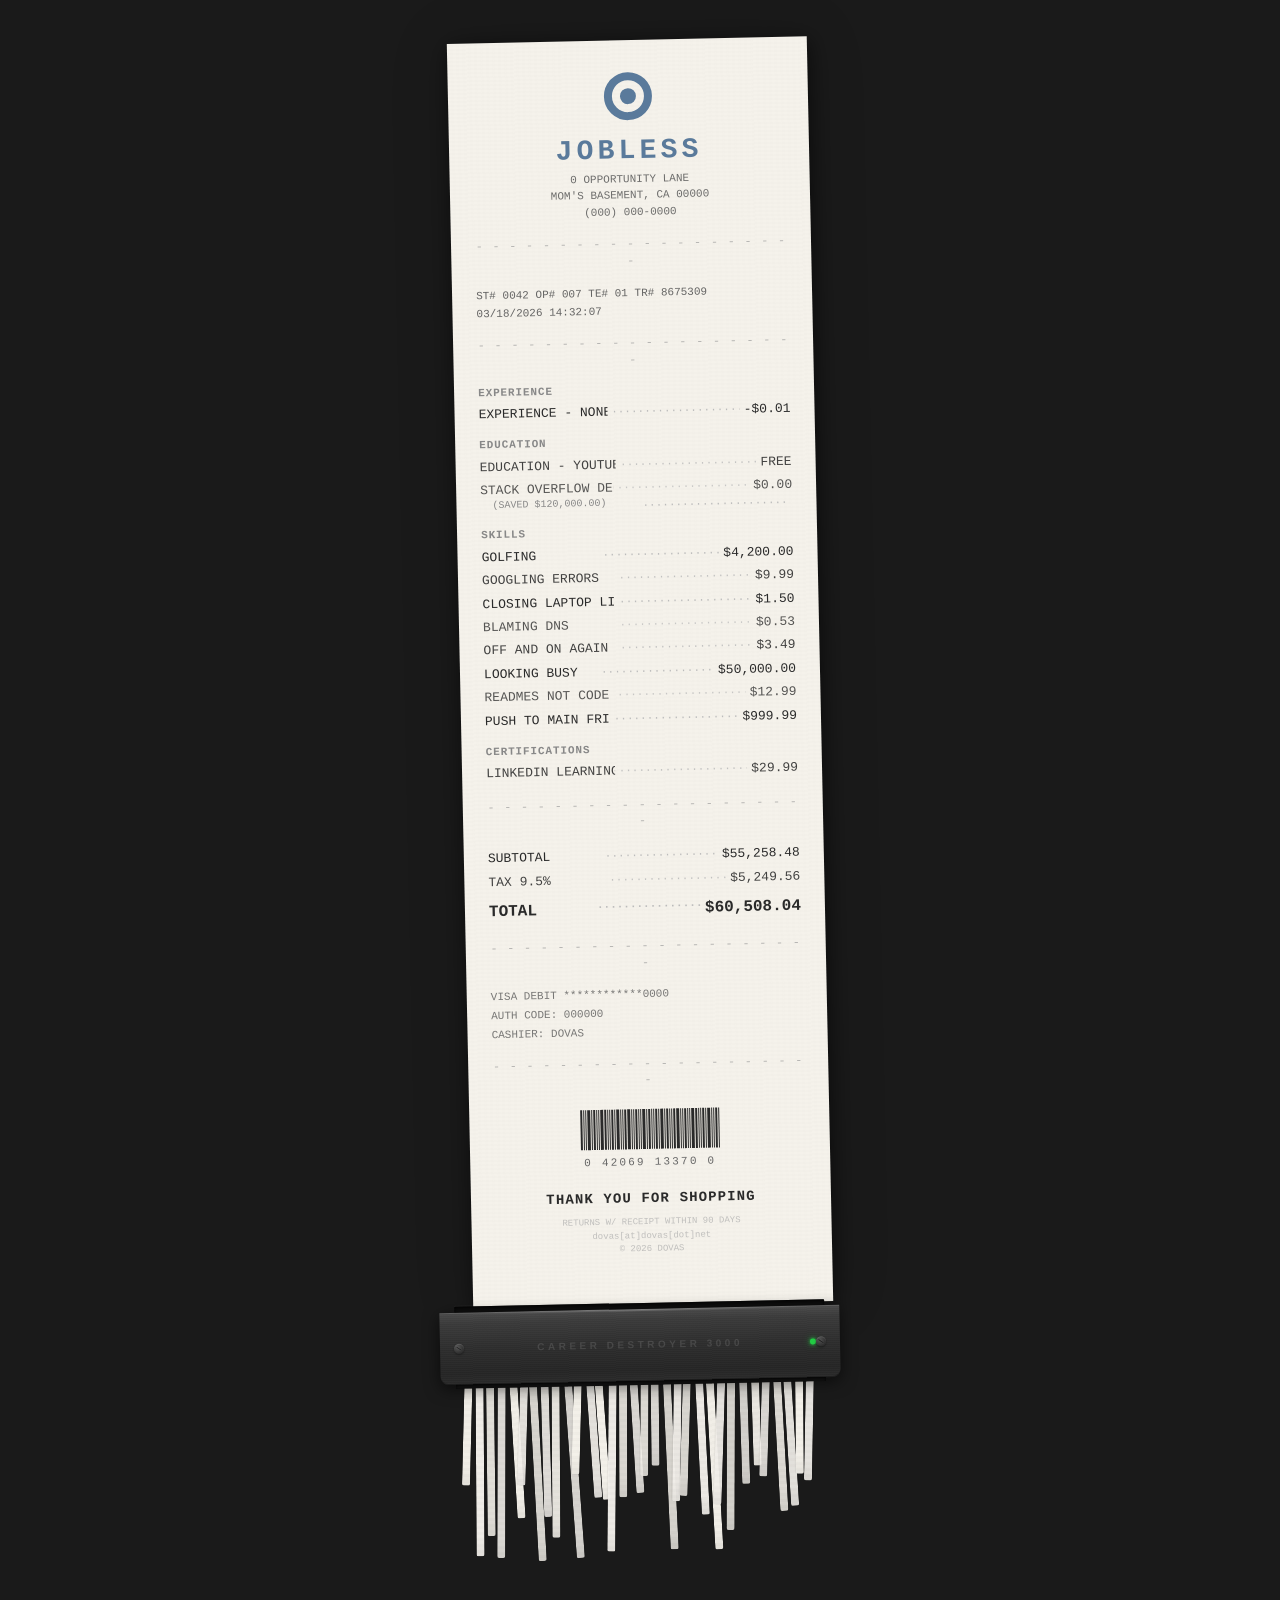
==== index.html @ b823cf44 "Make receipt layout fully mobile responsive - Receipt and shredder use fluid widths with max-width c" ====
<!DOCTYPE html>
<html lang="en">
<head>
    <meta charset="UTF-8">
    <meta name="viewport" content="width=device-width, initial-scale=1.0">
    <title>Dovas — Software Engineer</title>
    <meta name="description" content="Dovas — Software Engineer. Personal website and CV.">
    <link rel="canonical" href="https://dovas.net">
    <style>
        * {
            margin: 0;
            padding: 0;
            box-sizing: border-box;
        }

        html {
            scrollbar-width: none;
        }

        html::-webkit-scrollbar {
            display: none;
        }

        body {
            font-family: 'Courier New', Courier, monospace;
            color: #2a2a2a;
            background: #1a1a1a;
            line-height: 1.4;
            -webkit-font-smoothing: none;
            min-height: 100vh;
            overflow-x: hidden;
            display: flex;
            justify-content: center;
            padding: 40px 12px 200px;
        }

        .receipt {
            position: relative;
            z-index: 1;
            width: 100%;
            max-width: 360px;
            background: #f5f2eb;
            padding: 32px 24px 48px;
            transform: rotate(-1.2deg);
            box-shadow:
                2px 4px 20px rgba(0, 0, 0, 0.5),
                0 0 60px rgba(0, 0, 0, 0.15);
            /* Paper texture via CSS noise */
            background-image:
                repeating-linear-gradient(
                    0deg,
                    transparent,
                    transparent 2px,
                    rgba(0, 0, 0, 0.008) 2px,
                    rgba(0, 0, 0, 0.008) 4px
                ),
                repeating-linear-gradient(
                    90deg,
                    transparent,
                    transparent 3px,
                    rgba(0, 0, 0, 0.005) 3px,
                    rgba(0, 0, 0, 0.005) 6px
                );
            background-color: #f5f2eb;
        }

        /* Wrapper for receipt + shredder scene */
        .receipt-scene {
            display: flex;
            flex-direction: column;
            align-items: center;
            z-index: 1;
            width: 100%;
            max-width: 420px;
        }

        /* Shredder machine */
        .shredder {
            position: relative;
            width: 100%;
            max-width: 400px;
            margin-top: -2px;
            z-index: 2;
            transform: rotate(-1.2deg);
        }

        .shredder-slot {
            width: calc(100% - 30px);
            height: 6px;
            background: #111;
            margin: 0 auto;
            border-radius: 1px;
            box-shadow:
                inset 0 2px 4px rgba(0, 0, 0, 0.8),
                0 -1px 0 rgba(255, 255, 255, 0.05);
        }

        .shredder-body {
            width: 100%;
            height: 72px;
            background: linear-gradient(180deg, #4a4a4a 0%, #3a3a3a 15%, #2d2d2d 50%, #252525 85%, #2a2a2a 100%);
            border-radius: 0 0 8px 8px;
            position: relative;
            box-shadow:
                0 4px 16px rgba(0, 0, 0, 0.6),
                inset 0 1px 0 rgba(255, 255, 255, 0.1),
                inset 0 -1px 0 rgba(0, 0, 0, 0.3);
            overflow: hidden;
        }

        /* Metallic brushed texture */
        .shredder-body::before {
            content: '';
            position: absolute;
            inset: 0;
            background: repeating-linear-gradient(
                0deg,
                transparent,
                transparent 1px,
                rgba(255, 255, 255, 0.02) 1px,
                rgba(255, 255, 255, 0.02) 2px
            );
        }

        /* Top bevel highlight */
        .shredder-body::after {
            content: '';
            position: absolute;
            top: 0;
            left: 0;
            right: 0;
            height: 2px;
            background: linear-gradient(90deg, transparent 5%, rgba(255,255,255,0.12) 30%, rgba(255,255,255,0.18) 50%, rgba(255,255,255,0.12) 70%, transparent 95%);
        }

        .shredder-label {
            position: absolute;
            top: 50%;
            left: 50%;
            transform: translate(-50%, -50%);
            font-family: 'Helvetica Neue', Arial, sans-serif;
            font-size: 10px;
            font-weight: 600;
            letter-spacing: 0.35em;
            text-transform: uppercase;
            color: rgba(255, 255, 255, 0.12);
            white-space: nowrap;
        }

        .shredder-led {
            position: absolute;
            top: 50%;
            right: 24px;
            transform: translateY(-50%);
            width: 6px;
            height: 6px;
            border-radius: 50%;
            background: #22cc44;
            box-shadow:
                0 0 4px #22cc44,
                0 0 8px rgba(34, 204, 68, 0.4);
            animation: led-pulse 3s ease-in-out infinite;
        }

        @keyframes led-pulse {
            0%, 100% { opacity: 1; }
            50% { opacity: 0.5; }
        }

        .shredder-screw {
            position: absolute;
            top: 50%;
            transform: translateY(-50%);
            width: 10px;
            height: 10px;
            border-radius: 50%;
            background: radial-gradient(circle at 35% 35%, #555, #333 60%, #222);
            box-shadow:
                inset 0 1px 1px rgba(255, 255, 255, 0.15),
                0 1px 2px rgba(0, 0, 0, 0.4);
        }

        .shredder-screw::after {
            content: '';
            position: absolute;
            top: 50%;
            left: 50%;
            transform: translate(-50%, -50%) rotate(35deg);
            width: 6px;
            height: 1px;
            background: #222;
            box-shadow: 0 0 0 0.5px rgba(255,255,255,0.05);
        }

        .shredder-screw.left { left: 14px; }
        .shredder-screw.right { right: 14px; }

        /* Output slot on bottom of shredder */
        .shredder-output {
            width: calc(100% - 30px);
            height: 4px;
            margin: 0 auto;
            background: #111;
            box-shadow: inset 0 1px 3px rgba(0, 0, 0, 0.8);
            position: relative;
            z-index: 1;
        }

        /* Shredded paper strips */
        .shredder-strips {
            display: flex;
            justify-content: center;
            gap: 3px;
            margin-top: -1px;
            transform: rotate(-1.2deg);
            z-index: 0;
            position: relative;
        }

        .strip {
            width: 8px;
            background: #f5f2eb;
            border-radius: 0 0 2px 2px;
            position: relative;
            box-shadow: 1px 0 1px rgba(0,0,0,0.08), -1px 0 1px rgba(0,0,0,0.05);
            transform-origin: top center;
            /* Subtle paper texture on strips */
            background-image: repeating-linear-gradient(
                0deg,
                transparent,
                transparent 3px,
                rgba(0, 0, 0, 0.015) 3px,
                rgba(0, 0, 0, 0.015) 6px
            );
            background-color: #f5f2eb;
        }

        /* Every other strip slightly different shade */
        .strip:nth-child(even) {
            background-color: #f2efea;
        }

        /* Subtle curl on strip bottoms */
        .strip::after {
            content: '';
            position: absolute;
            bottom: 0;
            left: 0;
            right: 0;
            height: 20px;
            background: linear-gradient(to bottom, transparent, rgba(0,0,0,0.06));
            border-radius: 0 0 2px 2px;
        }

        .store-header {
            text-align: center;
            margin-bottom: 16px;
        }

        .bullseye {
            display: inline-block;
            width: 48px;
            height: 48px;
            border-radius: 50%;
            border: 8px solid #5a7a9b;
            position: relative;
            margin-bottom: 4px;
        }

        .bullseye::after {
            content: '';
            position: absolute;
            top: 50%;
            left: 50%;
            transform: translate(-50%, -50%);
            width: 16px;
            height: 16px;
            border-radius: 50%;
            background: #5a7a9b;
        }

        .store-name {
            font-size: 28px;
            font-weight: bold;
            letter-spacing: 0.15em;
            color: #5a7a9b;
        }

        .store-info {
            font-size: 11px;
            color: #555;
            line-height: 1.5;
            opacity: 0.85;
        }

        .divider {
            border: none;
            font-size: 12px;
            letter-spacing: 0.1em;
            color: #999;
            text-align: center;
            margin: 14px 0;
            overflow: hidden;
            opacity: 0.7;
        }

        .divider::before {
            content: '- - - - - - - - - - - - - - - - - - - -';
        }

        .meta {
            font-size: 11px;
            color: #555;
            line-height: 1.7;
            opacity: 0.9;
        }

        .line-item {
            display: flex;
            justify-content: space-between;
            font-size: 13px;
            line-height: 1.8;
            position: relative;
        }

        .line-item .label {
            flex: 1;
            white-space: nowrap;
            overflow: hidden;
        }

        .line-item .dots {
            flex: 1;
            overflow: hidden;
            color: #bbb;
            margin: 0 4px;
            font-size: 11px;
            line-height: 1.8;
        }

        .line-item .dots::before {
            content: '..................................................';
        }

        .line-item .price {
            white-space: nowrap;
            text-align: right;
        }

        .savings-note {
            font-size: 10px;
            color: #888;
            margin-top: -6px;
            padding-left: 12px;
        }

        .section-label {
            font-size: 11px;
            font-weight: bold;
            letter-spacing: 0.08em;
            text-transform: uppercase;
            color: #888;
            margin-top: 12px;
            margin-bottom: 2px;
        }

        .total-section .line-item {
            font-size: 13px;
        }

        .total-section .grand-total {
            font-size: 16px;
            font-weight: bold;
            margin-top: 4px;
        }

        .total-section .grand-total .price {
            font-weight: bold;
        }

        /* Thermal fade effect — uneven opacity on some lines */
        .fade-light {
            opacity: 0.78;
        }

        .fade-med {
            opacity: 0.88;
        }

        .barcode {
            margin-top: 20px;
            text-align: center;
        }

        .barcode-bars {
            display: flex;
            justify-content: center;
            gap: 1px;
            margin-bottom: 6px;
        }

        .barcode-bars span {
            display: inline-block;
            height: 40px;
            background: #2a2a2a;
        }

        .barcode-number {
            font-size: 11px;
            color: #666;
            letter-spacing: 0.2em;
        }

        .thank-you {
            text-align: center;
            margin-top: 18px;
            font-size: 14px;
            font-weight: bold;
            letter-spacing: 0.08em;
        }

        .return-policy {
            text-align: center;
            font-size: 9px;
            color: #aaa;
            margin-top: 8px;
            line-height: 1.5;
            opacity: 0.7;
        }

        #fire {
            position: fixed;
            bottom: 0;
            left: 0;
            width: 100%;
            height: 55vh;
            z-index: 0;
            pointer-events: none;
        }

        /* Tablets and smaller */
        @media (max-width: 420px) {
            body {
                padding: 24px 8px 160px;
            }

            .receipt {
                padding: 24px 16px 36px;
                transform: rotate(0deg);
            }

            .shredder {
                transform: rotate(0deg);
            }

            .shredder-strips {
                transform: rotate(0deg);
            }

            .store-name {
                font-size: 24px;
            }

            .line-item {
                font-size: 12px;
            }

            .line-item .dots::before {
                content: '..............................';
            }

            .shredder-label {
                font-size: 8px;
                letter-spacing: 0.2em;
            }
        }

        /* Very small phones */
        @media (max-width: 340px) {
            body {
                padding: 16px 4px 140px;
            }

            .receipt {
                padding: 20px 12px 32px;
            }

            .store-name {
                font-size: 20px;
                letter-spacing: 0.1em;
            }

            .store-info {
                font-size: 10px;
            }

            .bullseye {
                width: 36px;
                height: 36px;
                border-width: 6px;
            }

            .bullseye::after {
                width: 12px;
                height: 12px;
            }

            .line-item {
                font-size: 11px;
                line-height: 1.7;
            }

            .line-item .dots {
                font-size: 9px;
            }

            .meta {
                font-size: 10px;
            }

            .section-label {
                font-size: 10px;
            }

            .total-section .grand-total {
                font-size: 14px;
            }

            .barcode-bars span {
                height: 30px;
            }

            .thank-you {
                font-size: 12px;
            }

            .shredder-body {
                height: 56px;
            }

            .shredder-label {
                font-size: 7px;
                letter-spacing: 0.15em;
            }

            .shredder-led {
                right: 16px;
                width: 5px;
                height: 5px;
            }

            .shredder-screw {
                width: 8px;
                height: 8px;
            }

            .shredder-screw.left { left: 10px; }
            .shredder-screw.right { right: 10px; }
        }
    </style>
</head>
<body>
    <div class="receipt-scene">
    <div class="receipt">
        <div class="store-header">
            <div class="bullseye"></div>
            <div class="store-name">JOBLESS</div>
            <div class="store-info">
                0 OPPORTUNITY LANE<br>
                MOM'S BASEMENT, CA 00000<br>
                (000) 000-0000
            </div>
        </div>

        <div class="divider"></div>

        <div class="meta">
            ST# 0042  OP# 007  TE# 01  TR# 8675309<br>
            03/18/2026  14:32:07
        </div>

        <div class="divider"></div>

        <div class="section-label">Experience</div>
        <div class="line-item">
            <span class="label">EXPERIENCE - NONE</span>
            <span class="dots"></span>
            <span class="price">-$0.01</span>
        </div>

        <div class="section-label">Education</div>
        <div class="line-item fade-med">
            <span class="label">EDUCATION - YOUTUBE</span>
            <span class="dots"></span>
            <span class="price">FREE</span>
        </div>
        <div class="line-item fade-light">
            <span class="label">STACK OVERFLOW DEGREE</span>
            <span class="dots"></span>
            <span class="price">$0.00</span>
        </div>
        <div class="line-item savings-note">
            <span class="label">  (SAVED $120,000.00)</span>
            <span class="dots"></span>
            <span class="price"></span>
        </div>

        <div class="section-label">Skills</div>
        <div class="line-item">
            <span class="label">GOLFING</span>
            <span class="dots"></span>
            <span class="price">$4,200.00</span>
        </div>
        <div class="line-item fade-med">
            <span class="label">GOOGLING ERRORS</span>
            <span class="dots"></span>
            <span class="price">$9.99</span>
        </div>
        <div class="line-item">
            <span class="label">CLOSING LAPTOP LID</span>
            <span class="dots"></span>
            <span class="price">$1.50</span>
        </div>
        <div class="line-item fade-light">
            <span class="label">BLAMING DNS</span>
            <span class="dots"></span>
            <span class="price">$0.53</span>
        </div>
        <div class="line-item fade-med">
            <span class="label">OFF AND ON AGAIN</span>
            <span class="dots"></span>
            <span class="price">$3.49</span>
        </div>
        <div class="line-item">
            <span class="label">LOOKING BUSY</span>
            <span class="dots"></span>
            <span class="price">$50,000.00</span>
        </div>
        <div class="line-item fade-light">
            <span class="label">READMES NOT CODE</span>
            <span class="dots"></span>
            <span class="price">$12.99</span>
        </div>
        <div class="line-item">
            <span class="label">PUSH TO MAIN FRIDAY</span>
            <span class="dots"></span>
            <span class="price">$999.99</span>
        </div>

        <div class="section-label">Certifications</div>
        <div class="line-item fade-med">
            <span class="label">LINKEDIN LEARNING (1x)</span>
            <span class="dots"></span>
            <span class="price">$29.99</span>
        </div>

        <div class="divider"></div>

        <div class="total-section">
            <div class="line-item">
                <span class="label">SUBTOTAL</span>
                <span class="dots"></span>
                <span class="price">$55,258.48</span>
            </div>
            <div class="line-item fade-med">
                <span class="label">TAX 9.5%</span>
                <span class="dots"></span>
                <span class="price">$5,249.56</span>
            </div>
            <div class="line-item grand-total">
                <span class="label">TOTAL</span>
                <span class="dots"></span>
                <span class="price">$60,508.04</span>
            </div>
        </div>

        <div class="divider"></div>

        <div class="meta fade-light">
            VISA DEBIT  ************0000<br>
            AUTH CODE: 000000<br>
            CASHIER: DOVAS
        </div>

        <div class="divider"></div>

        <div class="barcode">
            <div class="barcode-bars" id="barcode"></div>
            <div class="barcode-number">0 42069 13370 0</div>
        </div>

        <div class="thank-you">THANK YOU FOR SHOPPING</div>
        <div class="return-policy">
            RETURNS W/ RECEIPT WITHIN 90 DAYS<br>
            dovas[at]dovas[dot]net<br>
            &copy; 2026 DOVAS
        </div>
    </div>

    <!-- Shredder machine -->
    <div class="shredder">
        <div class="shredder-slot"></div>
        <div class="shredder-body">
            <div class="shredder-screw left"></div>
            <div class="shredder-label">CAREER DESTROYER 3000</div>
            <div class="shredder-led"></div>
            <div class="shredder-screw right"></div>
        </div>
        <div class="shredder-output"></div>
    </div>

    <!-- Shredded paper strips -->
    <div class="shredder-strips" id="strips"></div>

    </div>

    <canvas id="fire"></canvas>

    <script>
        // Generate shredder strips — count scales with screen width
        (function() {
            const container = document.getElementById('strips');
            const screenW = window.innerWidth;
            const count = screenW < 340 ? 20 : screenW < 420 ? 26 : 32;
            for (let i = 0; i < count; i++) {
                const strip = document.createElement('div');
                strip.className = 'strip';
                const height = 80 + Math.random() * 100;
                const rotation = (Math.random() - 0.5) * 6;
                const translateX = (Math.random() - 0.5) * 3;
                strip.style.height = height + 'px';
                strip.style.transform = `rotate(${rotation}deg) translateX(${translateX}px)`;
                strip.style.opacity = 0.85 + Math.random() * 0.15;
                container.appendChild(strip);
            }
        })();

        // Generate barcode bars
        (function() {
            const barcode = document.getElementById('barcode');
            const pattern = [2,1,1,3,1,2,1,1,3,2,1,1,2,1,3,1,1,2,3,1,1,2,1,1,3,1,2,1,1,2,1,3,1,2,1,1,2,3,1,1,2,1,1,3,2,1,1,2,1,3,1,1,2,1];
            pattern.forEach(w => {
                const bar = document.createElement('span');
                bar.style.width = w + 'px';
                barcode.appendChild(bar);
            });
        })();

        // Fire animation — untouched
        const canvas = document.getElementById('fire');
        const ctx = canvas.getContext('2d');
        let particles = [];
        let w, h;

        function resize() {
            w = canvas.width = window.innerWidth;
            h = canvas.height = window.innerHeight * 0.55;
        }

        resize();
        window.addEventListener('resize', resize);

        class Ember {
            constructor() {
                this.reset();
            }

            reset() {
                this.x = w / 2 + (Math.random() - 0.5) * 60;
                this.y = h + 10;
                this.vx = (Math.random() - 0.5) * 2;
                this.vy = -(2 + Math.random() * 4);
                this.life = 1;
                this.decay = 0.003 + Math.random() * 0.008;
                this.size = 20 + Math.random() * 40;
                this.wobble = Math.random() * Math.PI * 2;
                this.wobbleSpeed = 0.02 + Math.random() * 0.03;
            }

            update() {
                this.wobble += this.wobbleSpeed;
                this.x += this.vx + Math.sin(this.wobble) * 0.5;
                this.y += this.vy;
                this.vy *= 0.995;
                this.life -= this.decay;
                this.size *= 0.997;
                if (this.life <= 0) this.reset();
            }

            draw() {
                const alpha = this.life;
                let r, g, b;

                if (this.life > 0.7) {
                    r = 255;
                    g = 220 + (1 - this.life) * 100;
                    b = 80;
                } else if (this.life > 0.4) {
                    r = 255;
                    g = 100 + this.life * 150;
                    b = 20;
                } else {
                    r = 200 + this.life * 55;
                    g = this.life * 120;
                    b = 10;
                }

                const gradient = ctx.createRadialGradient(
                    this.x, this.y, 0,
                    this.x, this.y, this.size
                );
                gradient.addColorStop(0, `rgba(${r},${g},${b},${alpha * 0.6})`);
                gradient.addColorStop(0.4, `rgba(${r},${g * 0.6},${b * 0.3},${alpha * 0.3})`);
                gradient.addColorStop(1, `rgba(${r * 0.5},0,0,0)`);

                ctx.beginPath();
                ctx.arc(this.x, this.y, this.size, 0, Math.PI * 2);
                ctx.fillStyle = gradient;
                ctx.fill();
            }
        }

        for (let i = 0; i < 120; i++) {
            const p = new Ember();
            p.y = Math.random() * h;
            p.life = Math.random();
            particles.push(p);
        }

        function animate() {
            ctx.clearRect(0, 0, w, h);
            ctx.globalCompositeOperation = 'lighter';

            for (const p of particles) {
                p.update();
                p.draw();
            }

            requestAnimationFrame(animate);
        }

        animate();
    </script>
</body>
</html>
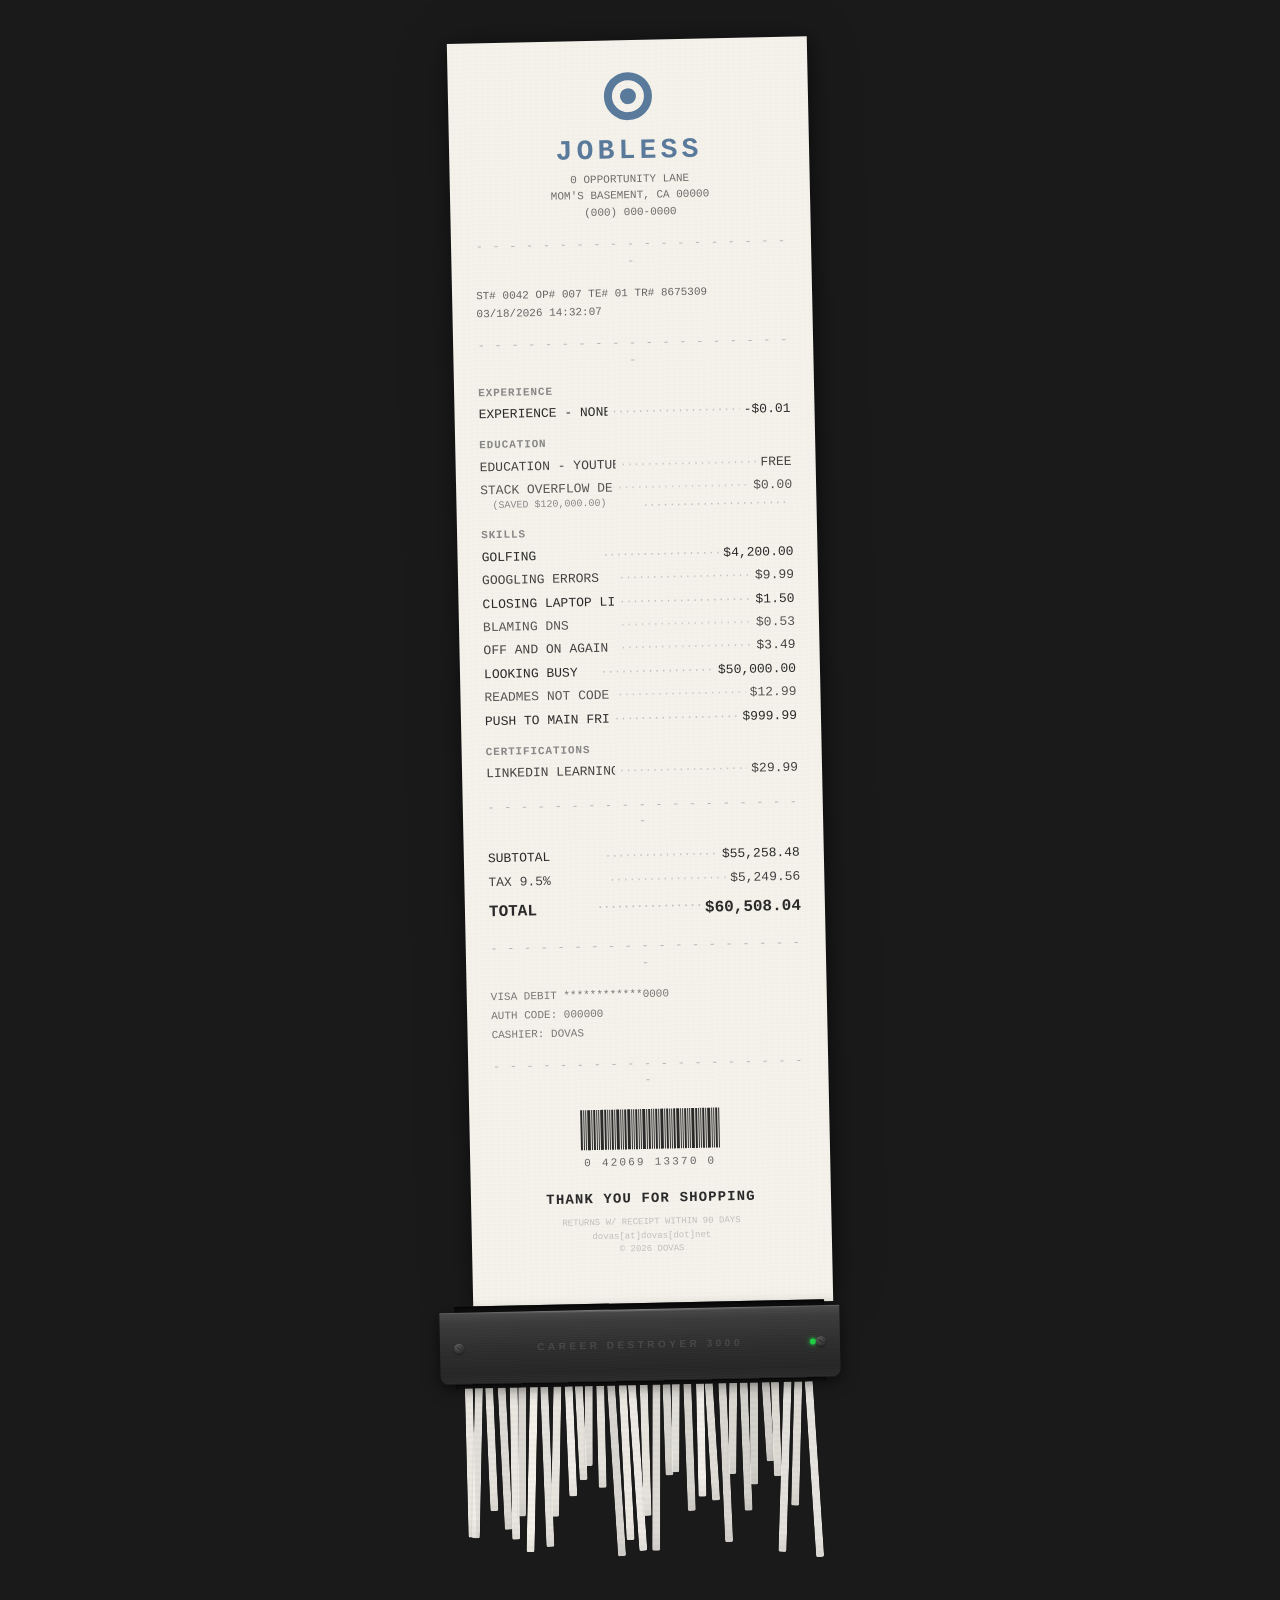
==== commit b1517da4: "Add dynamic favicon that changes color based on tab visibility Bright green circle when user is on s" ====
--- a/index.html
+++ b/index.html
@@ -6,6 +6,7 @@
     <title>Dovas — Software Engineer</title>
     <meta name="description" content="Dovas — Software Engineer. Personal website and CV.">
     <link rel="canonical" href="https://dovas.net">
+    <link rel="icon" id="favicon" type="image/png">
     <style>
         * {
             margin: 0;
@@ -840,6 +841,30 @@
         }
 
         animate();
+
+        // Dynamic favicon — green when active, red when tab is hidden
+        (function() {
+            const link = document.getElementById('favicon');
+            const fc = document.createElement('canvas');
+            fc.width = 32;
+            fc.height = 32;
+            const fctx = fc.getContext('2d');
+
+            function setFavicon(color) {
+                fctx.clearRect(0, 0, 32, 32);
+                fctx.beginPath();
+                fctx.arc(16, 16, 14, 0, Math.PI * 2);
+                fctx.fillStyle = color;
+                fctx.fill();
+                link.href = fc.toDataURL('image/png');
+            }
+
+            setFavicon('#22cc44');
+
+            document.addEventListener('visibilitychange', function() {
+                setFavicon(document.hidden ? '#ff2222' : '#22cc44');
+            });
+        })();
     </script>
 </body>
 </html>
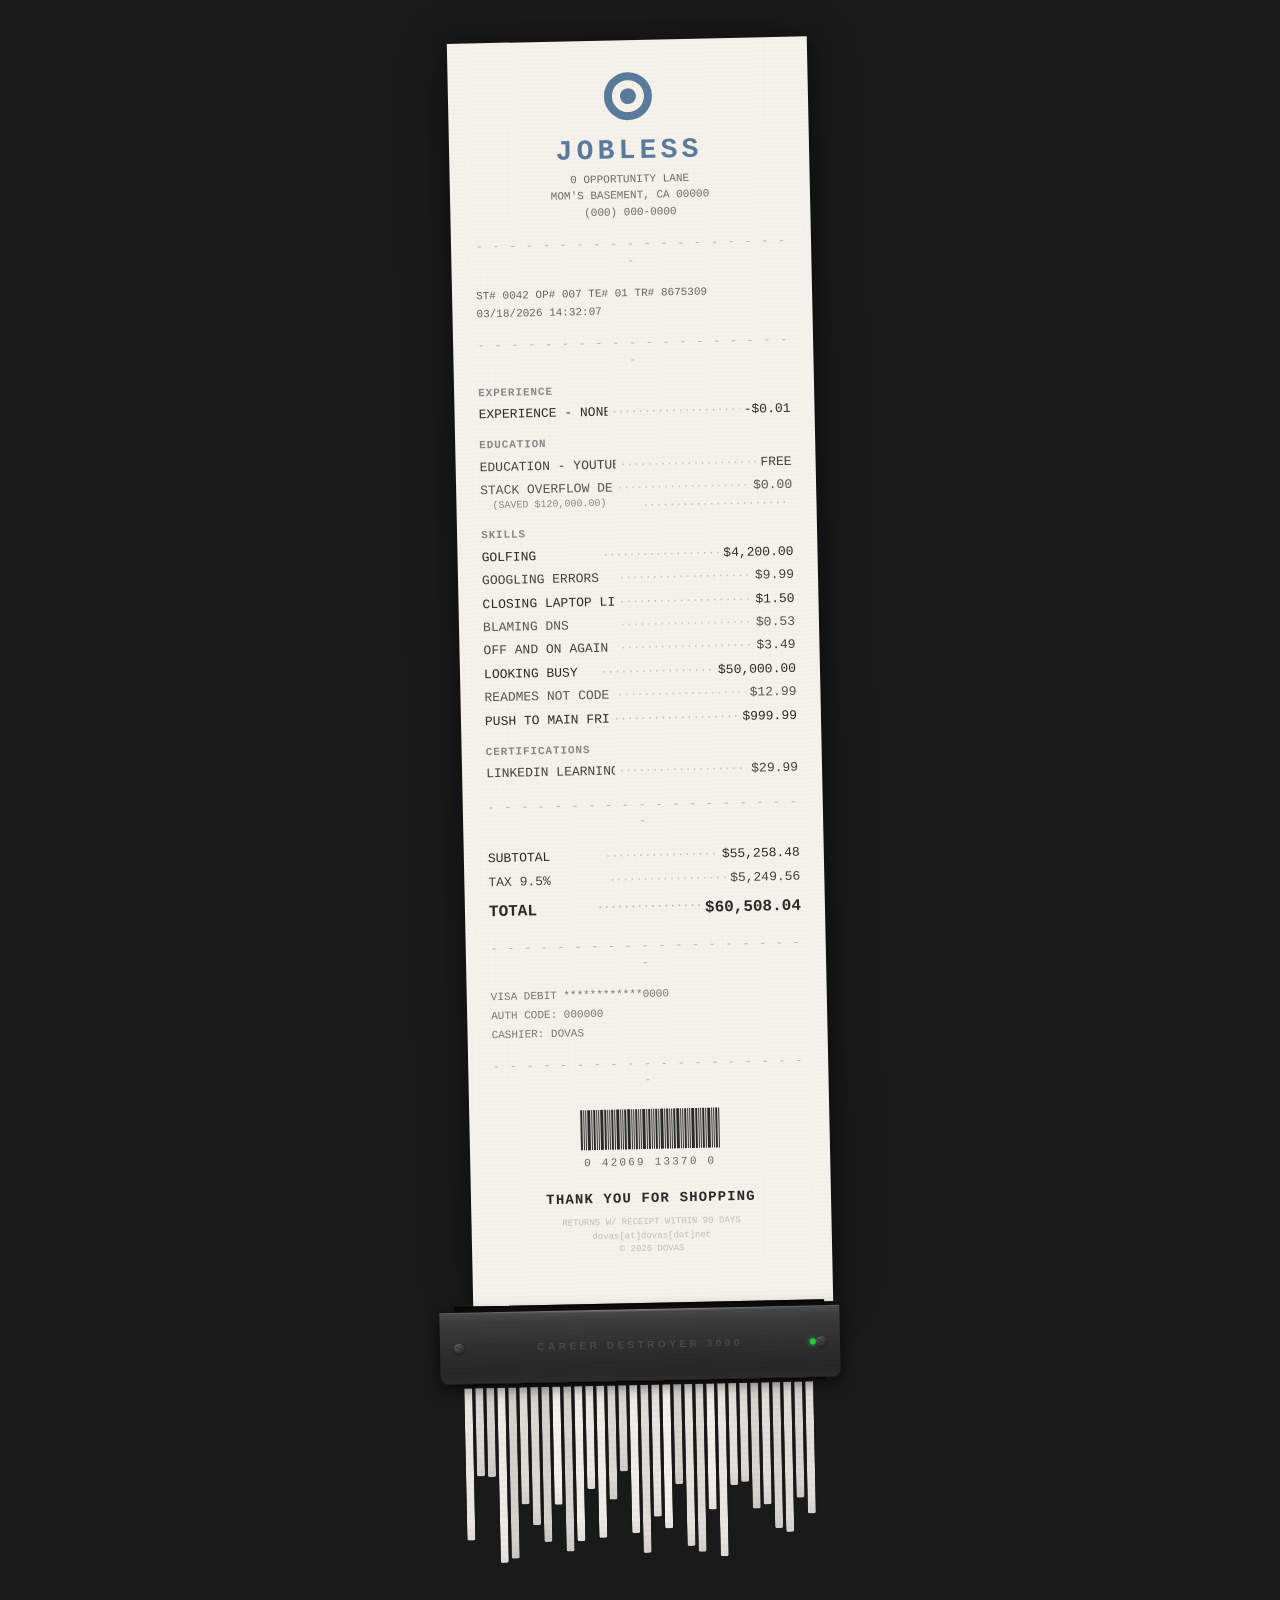
==== commit f3badc62: "Animate shredder with vibration, spinning screws, and swaying strips" ====
--- a/index.html
+++ b/index.html
@@ -107,6 +107,7 @@
                 inset 0 1px 0 rgba(255, 255, 255, 0.1),
                 inset 0 -1px 0 rgba(0, 0, 0, 0.3);
             overflow: hidden;
+            animation: shredder-vibrate 0.15s linear infinite;
         }
 
         /* Metallic brushed texture */
@@ -168,6 +169,25 @@
             50% { opacity: 0.5; }
         }
 
+        @keyframes shredder-vibrate {
+            0%, 100% { transform: translate(0, 0); }
+            10% { transform: translate(-0.4px, 0.2px); }
+            30% { transform: translate(0.5px, -0.3px); }
+            50% { transform: translate(-0.3px, 0.1px); }
+            70% { transform: translate(0.4px, -0.2px); }
+            90% { transform: translate(-0.2px, 0.3px); }
+        }
+
+        @keyframes strip-sway {
+            0%, 100% { transform: rotate(var(--rot)) translateX(var(--tx)); }
+            50% { transform: rotate(calc(var(--rot) + var(--sway))) translateX(calc(var(--tx) + var(--sway-x))); }
+        }
+
+        @keyframes screw-turn {
+            from { transform: translateY(-50%) rotate(0deg); }
+            to { transform: translateY(-50%) rotate(360deg); }
+        }
+
         .shredder-screw {
             position: absolute;
             top: 50%;
@@ -179,6 +199,7 @@
             box-shadow:
                 inset 0 1px 1px rgba(255, 255, 255, 0.15),
                 0 1px 2px rgba(0, 0, 0, 0.4);
+            animation: screw-turn 6s linear infinite;
         }
 
         .shredder-screw::after {
@@ -194,7 +215,7 @@
         }
 
         .shredder-screw.left { left: 14px; }
-        .shredder-screw.right { right: 14px; }
+        .shredder-screw.right { right: 14px; animation-direction: reverse; }
 
         /* Output slot on bottom of shredder */
         .shredder-output {
@@ -225,6 +246,8 @@
             position: relative;
             box-shadow: 1px 0 1px rgba(0,0,0,0.08), -1px 0 1px rgba(0,0,0,0.05);
             transform-origin: top center;
+            animation: strip-sway var(--sway-dur, 3s) ease-in-out infinite;
+            animation-delay: var(--sway-delay, 0s);
             /* Subtle paper texture on strips */
             background-image: repeating-linear-gradient(
                 0deg,
@@ -430,7 +453,7 @@
         }
 
         #fire {
-            position: fixed;
+            position: absolute;
             bottom: 0;
             left: 0;
             width: 100%;
@@ -730,7 +753,12 @@
                 const rotation = (Math.random() - 0.5) * 6;
                 const translateX = (Math.random() - 0.5) * 3;
                 strip.style.height = height + 'px';
-                strip.style.transform = `rotate(${rotation}deg) translateX(${translateX}px)`;
+                strip.style.setProperty('--rot', rotation + 'deg');
+                strip.style.setProperty('--tx', translateX + 'px');
+                strip.style.setProperty('--sway', ((Math.random() - 0.5) * 3) + 'deg');
+                strip.style.setProperty('--sway-x', ((Math.random() - 0.5) * 1.5) + 'px');
+                strip.style.setProperty('--sway-dur', (2.5 + Math.random() * 2) + 's');
+                strip.style.setProperty('--sway-delay', (-Math.random() * 4) + 's');
                 strip.style.opacity = 0.85 + Math.random() * 0.15;
                 container.appendChild(strip);
             }
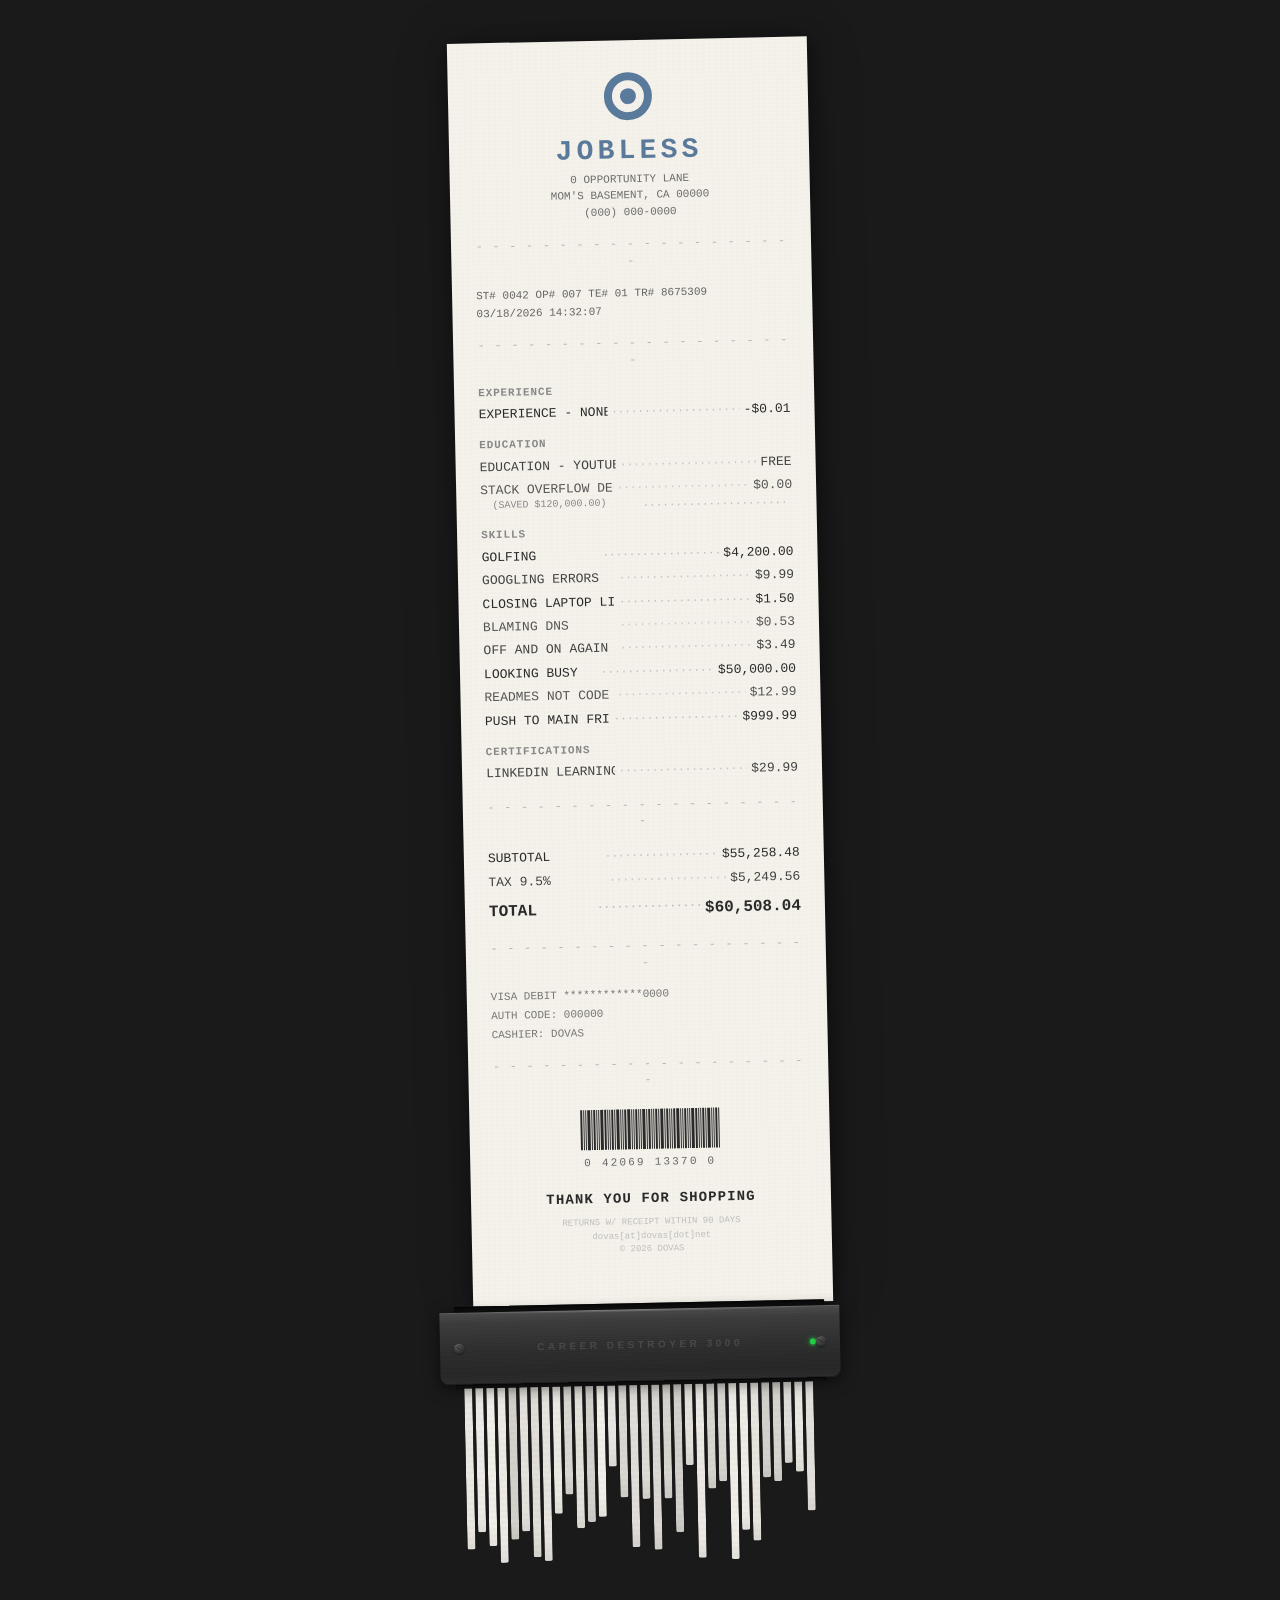
==== commit 1943670c: "Increase shredded strip sway amplitude" ====
--- a/index.html
+++ b/index.html
@@ -755,8 +755,8 @@
                 strip.style.height = height + 'px';
                 strip.style.setProperty('--rot', rotation + 'deg');
                 strip.style.setProperty('--tx', translateX + 'px');
-                strip.style.setProperty('--sway', ((Math.random() - 0.5) * 3) + 'deg');
-                strip.style.setProperty('--sway-x', ((Math.random() - 0.5) * 1.5) + 'px');
+                strip.style.setProperty('--sway', ((Math.random() - 0.5) * 7) + 'deg');
+                strip.style.setProperty('--sway-x', ((Math.random() - 0.5) * 3.5) + 'px');
                 strip.style.setProperty('--sway-dur', (2.5 + Math.random() * 2) + 's');
                 strip.style.setProperty('--sway-delay', (-Math.random() * 4) + 's');
                 strip.style.opacity = 0.85 + Math.random() * 0.15;
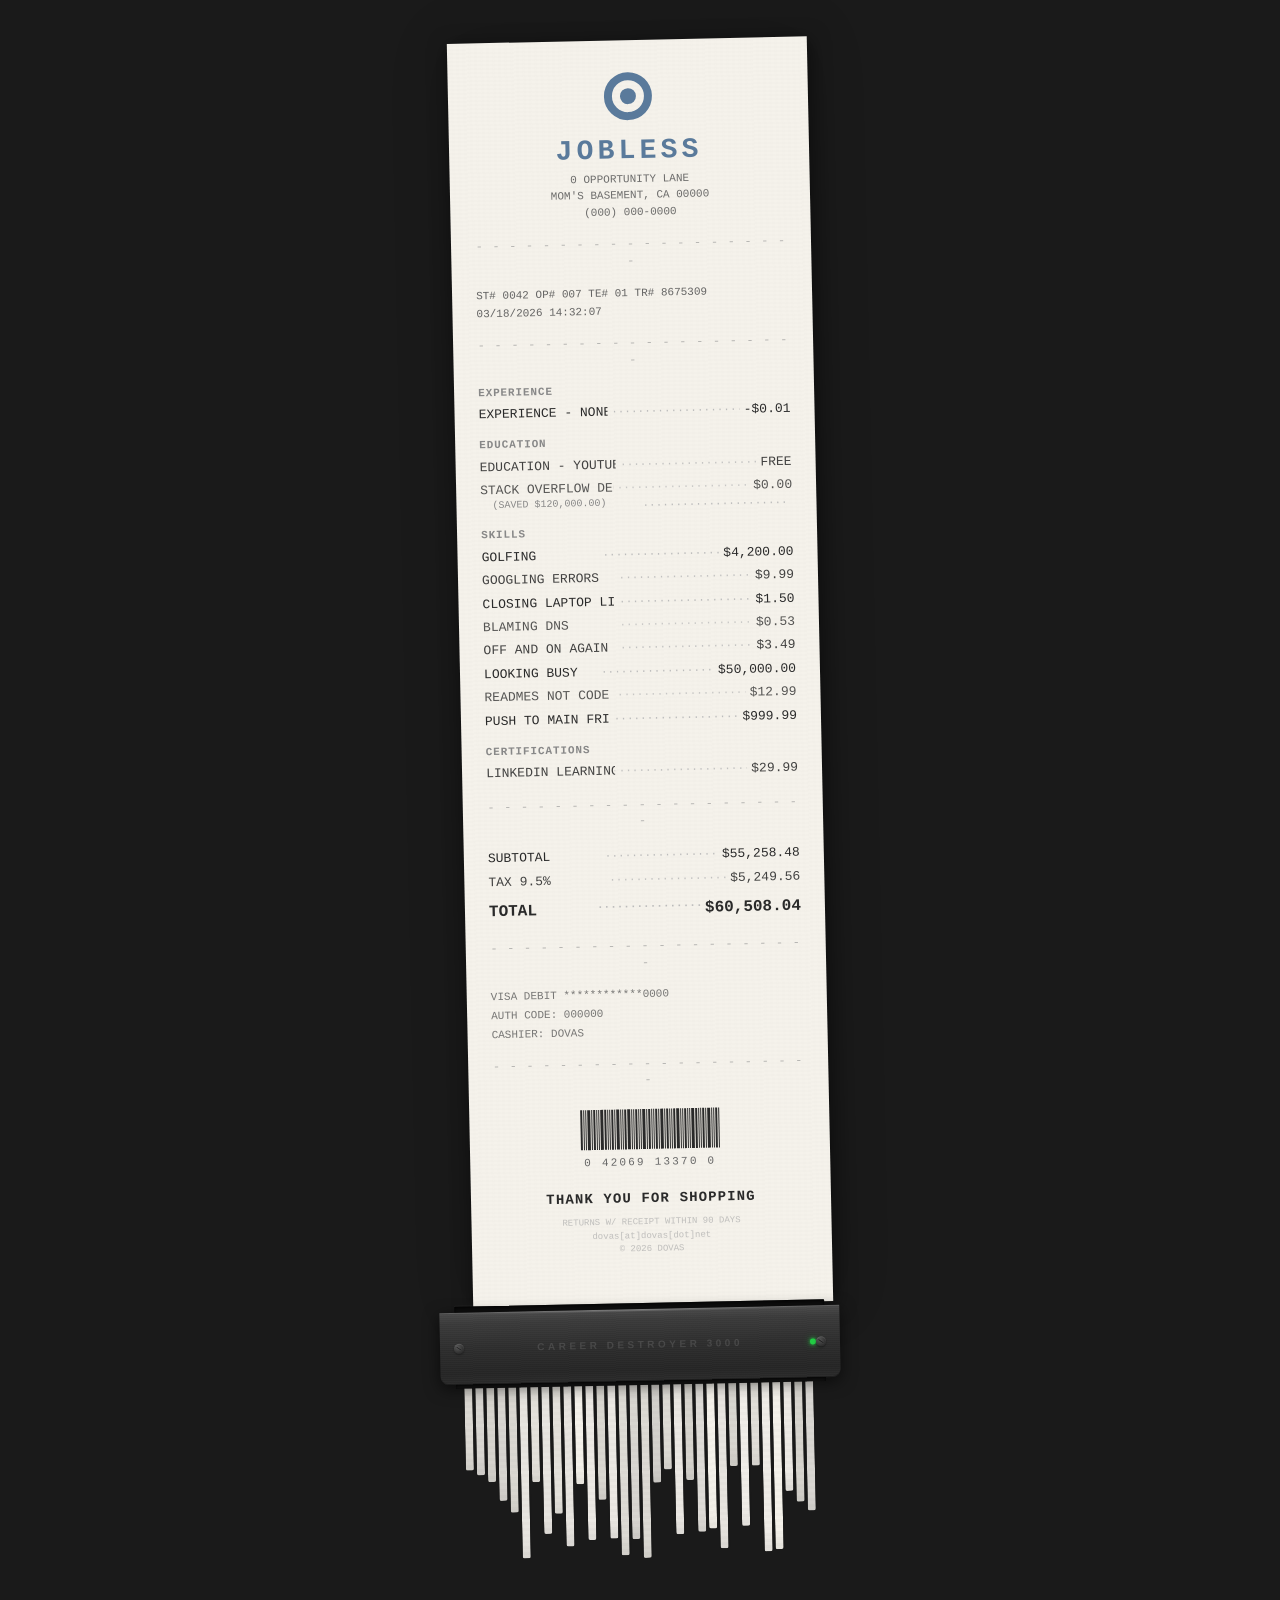
==== commit ce7c332b: "Pause fire animation when tab is hidden" ====
--- a/index.html
+++ b/index.html
@@ -856,6 +856,8 @@
             particles.push(p);
         }
 
+        let rafId;
+
         function animate() {
             ctx.clearRect(0, 0, w, h);
             ctx.globalCompositeOperation = 'lighter';
@@ -865,10 +867,19 @@
                 p.draw();
             }
 
-            requestAnimationFrame(animate);
+            rafId = requestAnimationFrame(animate);
         }
 
         animate();
+
+        document.addEventListener('visibilitychange', function() {
+            if (document.hidden) {
+                cancelAnimationFrame(rafId);
+                rafId = null;
+            } else if (!rafId) {
+                animate();
+            }
+        });
 
         // Dynamic favicon — green when active, red when tab is hidden
         (function() {
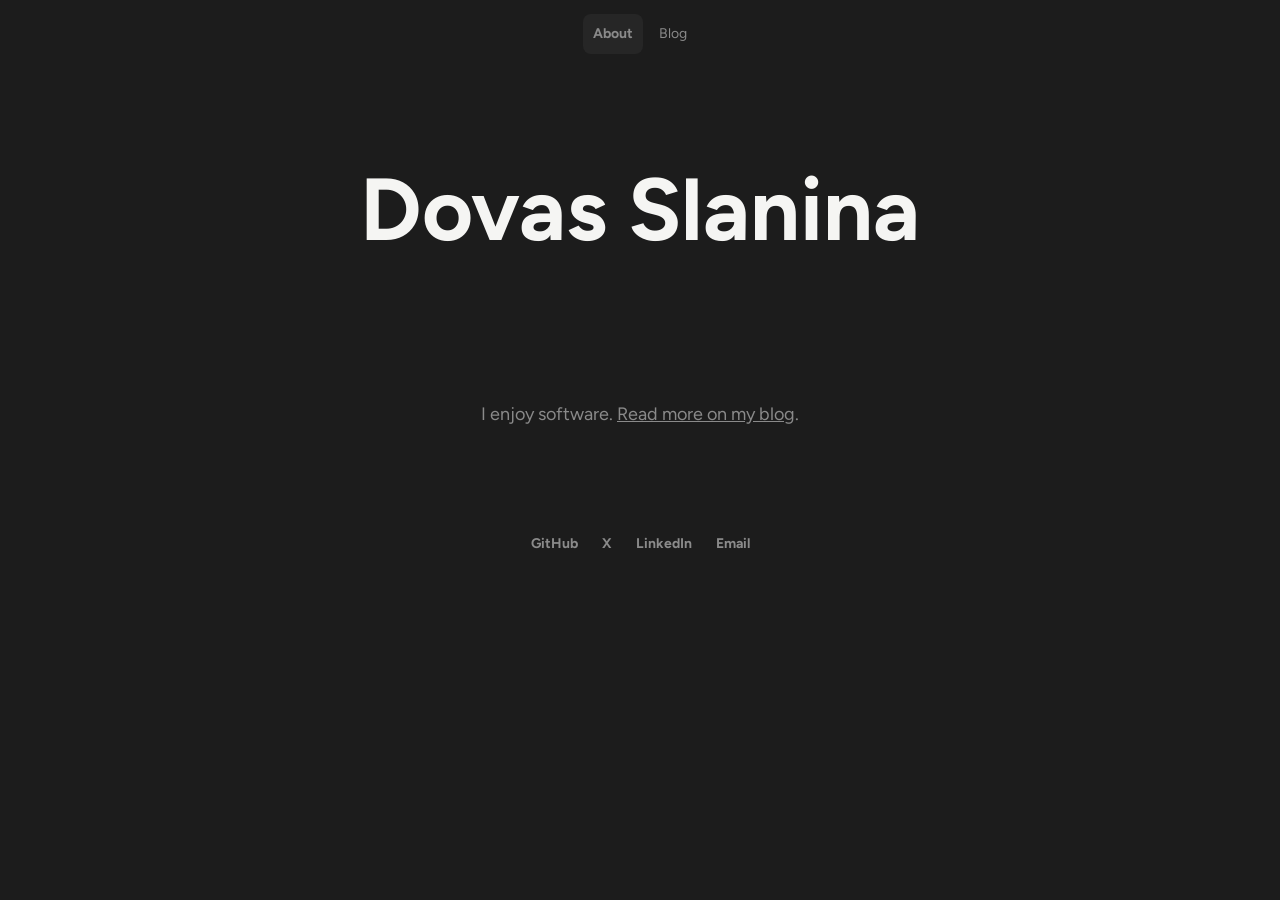
==== commit 3d4b1d23: "Launch personal website with blog" ====
--- a/index.html
+++ b/index.html
@@ -3,907 +3,76 @@
 <head>
     <meta charset="UTF-8">
     <meta name="viewport" content="width=device-width, initial-scale=1.0">
-    <title>Dovas — Software Engineer</title>
-    <meta name="description" content="Dovas — Software Engineer. Personal website and CV.">
+    <title>Dovas - about</title>
+    <meta name="description" content="Dovas is a software engineer in Switzerland building practical web products.">
     <link rel="canonical" href="https://dovas.net">
+    <meta property="og:title" content="Dovas - Software Engineer">
+    <meta property="og:description" content="Dovas is a software engineer in Switzerland building practical web products.">
+    <meta property="og:type" content="website">
+    <meta property="og:url" content="https://dovas.net">
+    <meta property="og:image" content="https://dovas.net/assets/og-image.png">
+    <meta name="twitter:card" content="summary_large_image">
+    <meta name="twitter:title" content="Dovas - Software Engineer">
+    <meta name="twitter:description" content="Dovas is a software engineer in Switzerland building practical web products.">
+    <meta name="twitter:image" content="https://dovas.net/assets/og-image.png">
+    <link rel="icon" href="assets/favicon.svg" type="image/svg+xml">
     <link rel="icon" id="favicon" type="image/png">
-    <style>
-        * {
-            margin: 0;
-            padding: 0;
-            box-sizing: border-box;
-        }
-
-        html {
-            scrollbar-width: none;
-        }
-
-        html::-webkit-scrollbar {
-            display: none;
-        }
-
-        body {
-            font-family: 'Courier New', Courier, monospace;
-            color: #2a2a2a;
-            background: #1a1a1a;
-            line-height: 1.4;
-            -webkit-font-smoothing: none;
-            min-height: 100vh;
-            overflow-x: hidden;
-            display: flex;
-            justify-content: center;
-            padding: 40px 12px 200px;
-        }
-
-        .receipt {
-            position: relative;
-            z-index: 1;
-            width: 100%;
-            max-width: 360px;
-            background: #f5f2eb;
-            padding: 32px 24px 48px;
-            transform: rotate(-1.2deg);
-            box-shadow:
-                2px 4px 20px rgba(0, 0, 0, 0.5),
-                0 0 60px rgba(0, 0, 0, 0.15);
-            /* Paper texture via CSS noise */
-            background-image:
-                repeating-linear-gradient(
-                    0deg,
-                    transparent,
-                    transparent 2px,
-                    rgba(0, 0, 0, 0.008) 2px,
-                    rgba(0, 0, 0, 0.008) 4px
-                ),
-                repeating-linear-gradient(
-                    90deg,
-                    transparent,
-                    transparent 3px,
-                    rgba(0, 0, 0, 0.005) 3px,
-                    rgba(0, 0, 0, 0.005) 6px
-                );
-            background-color: #f5f2eb;
-        }
-
-        /* Wrapper for receipt + shredder scene */
-        .receipt-scene {
-            display: flex;
-            flex-direction: column;
-            align-items: center;
-            z-index: 1;
-            width: 100%;
-            max-width: 420px;
-        }
-
-        /* Shredder machine */
-        .shredder {
-            position: relative;
-            width: 100%;
-            max-width: 400px;
-            margin-top: -2px;
-            z-index: 2;
-            transform: rotate(-1.2deg);
-        }
-
-        .shredder-slot {
-            width: calc(100% - 30px);
-            height: 6px;
-            background: #111;
-            margin: 0 auto;
-            border-radius: 1px;
-            box-shadow:
-                inset 0 2px 4px rgba(0, 0, 0, 0.8),
-                0 -1px 0 rgba(255, 255, 255, 0.05);
-        }
-
-        .shredder-body {
-            width: 100%;
-            height: 72px;
-            background: linear-gradient(180deg, #4a4a4a 0%, #3a3a3a 15%, #2d2d2d 50%, #252525 85%, #2a2a2a 100%);
-            border-radius: 0 0 8px 8px;
-            position: relative;
-            box-shadow:
-                0 4px 16px rgba(0, 0, 0, 0.6),
-                inset 0 1px 0 rgba(255, 255, 255, 0.1),
-                inset 0 -1px 0 rgba(0, 0, 0, 0.3);
-            overflow: hidden;
-            animation: shredder-vibrate 0.15s linear infinite;
-        }
-
-        /* Metallic brushed texture */
-        .shredder-body::before {
-            content: '';
-            position: absolute;
-            inset: 0;
-            background: repeating-linear-gradient(
-                0deg,
-                transparent,
-                transparent 1px,
-                rgba(255, 255, 255, 0.02) 1px,
-                rgba(255, 255, 255, 0.02) 2px
-            );
-        }
-
-        /* Top bevel highlight */
-        .shredder-body::after {
-            content: '';
-            position: absolute;
-            top: 0;
-            left: 0;
-            right: 0;
-            height: 2px;
-            background: linear-gradient(90deg, transparent 5%, rgba(255,255,255,0.12) 30%, rgba(255,255,255,0.18) 50%, rgba(255,255,255,0.12) 70%, transparent 95%);
-        }
-
-        .shredder-label {
-            position: absolute;
-            top: 50%;
-            left: 50%;
-            transform: translate(-50%, -50%);
-            font-family: 'Helvetica Neue', Arial, sans-serif;
-            font-size: 10px;
-            font-weight: 600;
-            letter-spacing: 0.35em;
-            text-transform: uppercase;
-            color: rgba(255, 255, 255, 0.12);
-            white-space: nowrap;
-        }
-
-        .shredder-led {
-            position: absolute;
-            top: 50%;
-            right: 24px;
-            transform: translateY(-50%);
-            width: 6px;
-            height: 6px;
-            border-radius: 50%;
-            background: #22cc44;
-            box-shadow:
-                0 0 4px #22cc44,
-                0 0 8px rgba(34, 204, 68, 0.4);
-            animation: led-pulse 3s ease-in-out infinite;
-        }
-
-        @keyframes led-pulse {
-            0%, 100% { opacity: 1; }
-            50% { opacity: 0.5; }
-        }
-
-        @keyframes shredder-vibrate {
-            0%, 100% { transform: translate(0, 0); }
-            10% { transform: translate(-0.4px, 0.2px); }
-            30% { transform: translate(0.5px, -0.3px); }
-            50% { transform: translate(-0.3px, 0.1px); }
-            70% { transform: translate(0.4px, -0.2px); }
-            90% { transform: translate(-0.2px, 0.3px); }
-        }
-
-        @keyframes strip-sway {
-            0%, 100% { transform: rotate(var(--rot)) translateX(var(--tx)); }
-            50% { transform: rotate(calc(var(--rot) + var(--sway))) translateX(calc(var(--tx) + var(--sway-x))); }
-        }
-
-        @keyframes screw-turn {
-            from { transform: translateY(-50%) rotate(0deg); }
-            to { transform: translateY(-50%) rotate(360deg); }
-        }
-
-        .shredder-screw {
-            position: absolute;
-            top: 50%;
-            transform: translateY(-50%);
-            width: 10px;
-            height: 10px;
-            border-radius: 50%;
-            background: radial-gradient(circle at 35% 35%, #555, #333 60%, #222);
-            box-shadow:
-                inset 0 1px 1px rgba(255, 255, 255, 0.15),
-                0 1px 2px rgba(0, 0, 0, 0.4);
-            animation: screw-turn 6s linear infinite;
-        }
-
-        .shredder-screw::after {
-            content: '';
-            position: absolute;
-            top: 50%;
-            left: 50%;
-            transform: translate(-50%, -50%) rotate(35deg);
-            width: 6px;
-            height: 1px;
-            background: #222;
-            box-shadow: 0 0 0 0.5px rgba(255,255,255,0.05);
-        }
-
-        .shredder-screw.left { left: 14px; }
-        .shredder-screw.right { right: 14px; animation-direction: reverse; }
-
-        /* Output slot on bottom of shredder */
-        .shredder-output {
-            width: calc(100% - 30px);
-            height: 4px;
-            margin: 0 auto;
-            background: #111;
-            box-shadow: inset 0 1px 3px rgba(0, 0, 0, 0.8);
-            position: relative;
-            z-index: 1;
-        }
-
-        /* Shredded paper strips */
-        .shredder-strips {
-            display: flex;
-            justify-content: center;
-            gap: 3px;
-            margin-top: -1px;
-            transform: rotate(-1.2deg);
-            z-index: 0;
-            position: relative;
-        }
-
-        .strip {
-            width: 8px;
-            background: #f5f2eb;
-            border-radius: 0 0 2px 2px;
-            position: relative;
-            box-shadow: 1px 0 1px rgba(0,0,0,0.08), -1px 0 1px rgba(0,0,0,0.05);
-            transform-origin: top center;
-            animation: strip-sway var(--sway-dur, 3s) ease-in-out infinite;
-            animation-delay: var(--sway-delay, 0s);
-            /* Subtle paper texture on strips */
-            background-image: repeating-linear-gradient(
-                0deg,
-                transparent,
-                transparent 3px,
-                rgba(0, 0, 0, 0.015) 3px,
-                rgba(0, 0, 0, 0.015) 6px
-            );
-            background-color: #f5f2eb;
-        }
-
-        /* Every other strip slightly different shade */
-        .strip:nth-child(even) {
-            background-color: #f2efea;
-        }
-
-        /* Subtle curl on strip bottoms */
-        .strip::after {
-            content: '';
-            position: absolute;
-            bottom: 0;
-            left: 0;
-            right: 0;
-            height: 20px;
-            background: linear-gradient(to bottom, transparent, rgba(0,0,0,0.06));
-            border-radius: 0 0 2px 2px;
-        }
-
-        .store-header {
-            text-align: center;
-            margin-bottom: 16px;
-        }
-
-        .bullseye {
-            display: inline-block;
-            width: 48px;
-            height: 48px;
-            border-radius: 50%;
-            border: 8px solid #5a7a9b;
-            position: relative;
-            margin-bottom: 4px;
-        }
-
-        .bullseye::after {
-            content: '';
-            position: absolute;
-            top: 50%;
-            left: 50%;
-            transform: translate(-50%, -50%);
-            width: 16px;
-            height: 16px;
-            border-radius: 50%;
-            background: #5a7a9b;
-        }
-
-        .store-name {
-            font-size: 28px;
-            font-weight: bold;
-            letter-spacing: 0.15em;
-            color: #5a7a9b;
-        }
-
-        .store-info {
-            font-size: 11px;
-            color: #555;
-            line-height: 1.5;
-            opacity: 0.85;
-        }
-
-        .divider {
-            border: none;
-            font-size: 12px;
-            letter-spacing: 0.1em;
-            color: #999;
-            text-align: center;
-            margin: 14px 0;
-            overflow: hidden;
-            opacity: 0.7;
-        }
-
-        .divider::before {
-            content: '- - - - - - - - - - - - - - - - - - - -';
-        }
-
-        .meta {
-            font-size: 11px;
-            color: #555;
-            line-height: 1.7;
-            opacity: 0.9;
-        }
-
-        .line-item {
-            display: flex;
-            justify-content: space-between;
-            font-size: 13px;
-            line-height: 1.8;
-            position: relative;
-        }
-
-        .line-item .label {
-            flex: 1;
-            white-space: nowrap;
-            overflow: hidden;
-        }
-
-        .line-item .dots {
-            flex: 1;
-            overflow: hidden;
-            color: #bbb;
-            margin: 0 4px;
-            font-size: 11px;
-            line-height: 1.8;
-        }
-
-        .line-item .dots::before {
-            content: '..................................................';
-        }
-
-        .line-item .price {
-            white-space: nowrap;
-            text-align: right;
-        }
-
-        .savings-note {
-            font-size: 10px;
-            color: #888;
-            margin-top: -6px;
-            padding-left: 12px;
-        }
-
-        .section-label {
-            font-size: 11px;
-            font-weight: bold;
-            letter-spacing: 0.08em;
-            text-transform: uppercase;
-            color: #888;
-            margin-top: 12px;
-            margin-bottom: 2px;
-        }
-
-        .total-section .line-item {
-            font-size: 13px;
-        }
-
-        .total-section .grand-total {
-            font-size: 16px;
-            font-weight: bold;
-            margin-top: 4px;
-        }
-
-        .total-section .grand-total .price {
-            font-weight: bold;
-        }
-
-        /* Thermal fade effect — uneven opacity on some lines */
-        .fade-light {
-            opacity: 0.78;
-        }
-
-        .fade-med {
-            opacity: 0.88;
-        }
-
-        .barcode {
-            margin-top: 20px;
-            text-align: center;
-        }
-
-        .barcode-bars {
-            display: flex;
-            justify-content: center;
-            gap: 1px;
-            margin-bottom: 6px;
-        }
-
-        .barcode-bars span {
-            display: inline-block;
-            height: 40px;
-            background: #2a2a2a;
-        }
-
-        .barcode-number {
-            font-size: 11px;
-            color: #666;
-            letter-spacing: 0.2em;
-        }
-
-        .thank-you {
-            text-align: center;
-            margin-top: 18px;
-            font-size: 14px;
-            font-weight: bold;
-            letter-spacing: 0.08em;
-        }
-
-        .return-policy {
-            text-align: center;
-            font-size: 9px;
-            color: #aaa;
-            margin-top: 8px;
-            line-height: 1.5;
-            opacity: 0.7;
-        }
-
-        #fire {
-            position: absolute;
-            bottom: 0;
-            left: 0;
-            width: 100%;
-            height: 55vh;
-            z-index: 0;
-            pointer-events: none;
-        }
-
-        /* Tablets and smaller */
-        @media (max-width: 420px) {
-            body {
-                padding: 24px 8px 160px;
-            }
-
-            .receipt {
-                padding: 24px 16px 36px;
-                transform: rotate(0deg);
-            }
-
-            .shredder {
-                transform: rotate(0deg);
-            }
-
-            .shredder-strips {
-                transform: rotate(0deg);
-            }
-
-            .store-name {
-                font-size: 24px;
-            }
-
-            .line-item {
-                font-size: 12px;
-            }
-
-            .line-item .dots::before {
-                content: '..............................';
-            }
-
-            .shredder-label {
-                font-size: 8px;
-                letter-spacing: 0.2em;
-            }
-        }
-
-        /* Very small phones */
-        @media (max-width: 340px) {
-            body {
-                padding: 16px 4px 140px;
-            }
-
-            .receipt {
-                padding: 20px 12px 32px;
-            }
-
-            .store-name {
-                font-size: 20px;
-                letter-spacing: 0.1em;
-            }
-
-            .store-info {
-                font-size: 10px;
-            }
-
-            .bullseye {
-                width: 36px;
-                height: 36px;
-                border-width: 6px;
-            }
-
-            .bullseye::after {
-                width: 12px;
-                height: 12px;
-            }
-
-            .line-item {
-                font-size: 11px;
-                line-height: 1.7;
-            }
-
-            .line-item .dots {
-                font-size: 9px;
-            }
-
-            .meta {
-                font-size: 10px;
-            }
-
-            .section-label {
-                font-size: 10px;
-            }
-
-            .total-section .grand-total {
-                font-size: 14px;
-            }
-
-            .barcode-bars span {
-                height: 30px;
-            }
-
-            .thank-you {
-                font-size: 12px;
-            }
-
-            .shredder-body {
-                height: 56px;
-            }
-
-            .shredder-label {
-                font-size: 7px;
-                letter-spacing: 0.15em;
-            }
-
-            .shredder-led {
-                right: 16px;
-                width: 5px;
-                height: 5px;
-            }
-
-            .shredder-screw {
-                width: 8px;
-                height: 8px;
-            }
-
-            .shredder-screw.left { left: 10px; }
-            .shredder-screw.right { right: 10px; }
-        }
-    </style>
+    <link rel="preconnect" href="https://fonts.googleapis.com">
+    <link rel="preconnect" href="https://fonts.gstatic.com" crossorigin>
+    <link href="https://fonts.googleapis.com/css2?family=Figtree:wght@400;700&display=swap" rel="stylesheet">
+    <link rel="stylesheet" href="style.css">
 </head>
 <body>
-    <div class="receipt-scene">
-    <div class="receipt">
-        <div class="store-header">
-            <div class="bullseye"></div>
-            <div class="store-name">JOBLESS</div>
-            <div class="store-info">
-                0 OPPORTUNITY LANE<br>
-                MOM'S BASEMENT, CA 00000<br>
-                (000) 000-0000
+    <a class="skip-link" href="#main">Skip to content</a>
+
+    <header class="site-header">
+        <nav class="nav" aria-label="Primary navigation">
+            <div class="nav-links">
+                <a href="#about" aria-current="page">About</a>
+                <a href="blog.html">Blog</a>
             </div>
-        </div>
+        </nav>
+    </header>
 
-        <div class="divider"></div>
+    <main id="main">
+        <section class="hero" id="top" aria-labelledby="hero-title">
+            <div class="hero-copy">
+                <h1 id="hero-title">Dovas Slanina</h1>
+            </div>
+        </section>
 
-        <div class="meta">
-            ST# 0042  OP# 007  TE# 01  TR# 8675309<br>
-            03/18/2026  14:32:07
-        </div>
+        <section class="section section-grid" id="about">
+            <div class="about-content">
+                <p>I enjoy software. <a href="blog.html">Read more on my blog</a>.</p>
+            </div>
+        </section>
+    </main>
 
-        <div class="divider"></div>
+    <footer class="site-footer">
+        <a href="https://github.com/dovas-net" target="_blank" rel="noopener">GitHub</a>
+        <a href="https://x.com/nogp" target="_blank" rel="noopener">X</a>
+        <a href="https://www.linkedin.com/in/dovas/" target="_blank" rel="noopener">LinkedIn</a>
+        <a href="mailto:dovas@dovas.net">Email</a>
+    </footer>
 
-        <div class="section-label">Experience</div>
-        <div class="line-item">
-            <span class="label">EXPERIENCE - NONE</span>
-            <span class="dots"></span>
-            <span class="price">-$0.01</span>
-        </div>
-
-        <div class="section-label">Education</div>
-        <div class="line-item fade-med">
-            <span class="label">EDUCATION - YOUTUBE</span>
-            <span class="dots"></span>
-            <span class="price">FREE</span>
-        </div>
-        <div class="line-item fade-light">
-            <span class="label">STACK OVERFLOW DEGREE</span>
-            <span class="dots"></span>
-            <span class="price">$0.00</span>
-        </div>
-        <div class="line-item savings-note">
-            <span class="label">  (SAVED $120,000.00)</span>
-            <span class="dots"></span>
-            <span class="price"></span>
-        </div>
-
-        <div class="section-label">Skills</div>
-        <div class="line-item">
-            <span class="label">GOLFING</span>
-            <span class="dots"></span>
-            <span class="price">$4,200.00</span>
-        </div>
-        <div class="line-item fade-med">
-            <span class="label">GOOGLING ERRORS</span>
-            <span class="dots"></span>
-            <span class="price">$9.99</span>
-        </div>
-        <div class="line-item">
-            <span class="label">CLOSING LAPTOP LID</span>
-            <span class="dots"></span>
-            <span class="price">$1.50</span>
-        </div>
-        <div class="line-item fade-light">
-            <span class="label">BLAMING DNS</span>
-            <span class="dots"></span>
-            <span class="price">$0.53</span>
-        </div>
-        <div class="line-item fade-med">
-            <span class="label">OFF AND ON AGAIN</span>
-            <span class="dots"></span>
-            <span class="price">$3.49</span>
-        </div>
-        <div class="line-item">
-            <span class="label">LOOKING BUSY</span>
-            <span class="dots"></span>
-            <span class="price">$50,000.00</span>
-        </div>
-        <div class="line-item fade-light">
-            <span class="label">READMES NOT CODE</span>
-            <span class="dots"></span>
-            <span class="price">$12.99</span>
-        </div>
-        <div class="line-item">
-            <span class="label">PUSH TO MAIN FRIDAY</span>
-            <span class="dots"></span>
-            <span class="price">$999.99</span>
-        </div>
-
-        <div class="section-label">Certifications</div>
-        <div class="line-item fade-med">
-            <span class="label">LINKEDIN LEARNING (1x)</span>
-            <span class="dots"></span>
-            <span class="price">$29.99</span>
-        </div>
-
-        <div class="divider"></div>
-
-        <div class="total-section">
-            <div class="line-item">
-                <span class="label">SUBTOTAL</span>
-                <span class="dots"></span>
-                <span class="price">$55,258.48</span>
-            </div>
-            <div class="line-item fade-med">
-                <span class="label">TAX 9.5%</span>
-                <span class="dots"></span>
-                <span class="price">$5,249.56</span>
-            </div>
-            <div class="line-item grand-total">
-                <span class="label">TOTAL</span>
-                <span class="dots"></span>
-                <span class="price">$60,508.04</span>
-            </div>
-        </div>
-
-        <div class="divider"></div>
-
-        <div class="meta fade-light">
-            VISA DEBIT  ************0000<br>
-            AUTH CODE: 000000<br>
-            CASHIER: DOVAS
-        </div>
-
-        <div class="divider"></div>
-
-        <div class="barcode">
-            <div class="barcode-bars" id="barcode"></div>
-            <div class="barcode-number">0 42069 13370 0</div>
-        </div>
-
-        <div class="thank-you">THANK YOU FOR SHOPPING</div>
-        <div class="return-policy">
-            RETURNS W/ RECEIPT WITHIN 90 DAYS<br>
-            dovas[at]dovas[dot]net<br>
-            &copy; 2026 DOVAS
-        </div>
-    </div>
-
-    <!-- Shredder machine -->
-    <div class="shredder">
-        <div class="shredder-slot"></div>
-        <div class="shredder-body">
-            <div class="shredder-screw left"></div>
-            <div class="shredder-label">CAREER DESTROYER 3000</div>
-            <div class="shredder-led"></div>
-            <div class="shredder-screw right"></div>
-        </div>
-        <div class="shredder-output"></div>
-    </div>
-
-    <!-- Shredded paper strips -->
-    <div class="shredder-strips" id="strips"></div>
-
-    </div>
-
-    <canvas id="fire"></canvas>
-
-    <script>
-        // Generate shredder strips — count scales with screen width
-        (function() {
-            const container = document.getElementById('strips');
-            const screenW = window.innerWidth;
-            const count = screenW < 340 ? 20 : screenW < 420 ? 26 : 32;
-            for (let i = 0; i < count; i++) {
-                const strip = document.createElement('div');
-                strip.className = 'strip';
-                const height = 80 + Math.random() * 100;
-                const rotation = (Math.random() - 0.5) * 6;
-                const translateX = (Math.random() - 0.5) * 3;
-                strip.style.height = height + 'px';
-                strip.style.setProperty('--rot', rotation + 'deg');
-                strip.style.setProperty('--tx', translateX + 'px');
-                strip.style.setProperty('--sway', ((Math.random() - 0.5) * 7) + 'deg');
-                strip.style.setProperty('--sway-x', ((Math.random() - 0.5) * 3.5) + 'px');
-                strip.style.setProperty('--sway-dur', (2.5 + Math.random() * 2) + 's');
-                strip.style.setProperty('--sway-delay', (-Math.random() * 4) + 's');
-                strip.style.opacity = 0.85 + Math.random() * 0.15;
-                container.appendChild(strip);
-            }
-        })();
-
-        // Generate barcode bars
-        (function() {
-            const barcode = document.getElementById('barcode');
-            const pattern = [2,1,1,3,1,2,1,1,3,2,1,1,2,1,3,1,1,2,3,1,1,2,1,1,3,1,2,1,1,2,1,3,1,2,1,1,2,3,1,1,2,1,1,3,2,1,1,2,1,3,1,1,2,1];
-            pattern.forEach(w => {
-                const bar = document.createElement('span');
-                bar.style.width = w + 'px';
-                barcode.appendChild(bar);
-            });
-        })();
-
-        // Fire animation — untouched
-        const canvas = document.getElementById('fire');
-        const ctx = canvas.getContext('2d');
-        let particles = [];
-        let w, h;
-
-        function resize() {
-            w = canvas.width = window.innerWidth;
-            h = canvas.height = window.innerHeight * 0.55;
-        }
-
-        resize();
-        window.addEventListener('resize', resize);
-
-        class Ember {
-            constructor() {
-                this.reset();
-            }
-
-            reset() {
-                this.x = w / 2 + (Math.random() - 0.5) * 60;
-                this.y = h + 10;
-                this.vx = (Math.random() - 0.5) * 2;
-                this.vy = -(2 + Math.random() * 4);
-                this.life = 1;
-                this.decay = 0.003 + Math.random() * 0.008;
-                this.size = 20 + Math.random() * 40;
-                this.wobble = Math.random() * Math.PI * 2;
-                this.wobbleSpeed = 0.02 + Math.random() * 0.03;
-            }
-
-            update() {
-                this.wobble += this.wobbleSpeed;
-                this.x += this.vx + Math.sin(this.wobble) * 0.5;
-                this.y += this.vy;
-                this.vy *= 0.995;
-                this.life -= this.decay;
-                this.size *= 0.997;
-                if (this.life <= 0) this.reset();
-            }
-
-            draw() {
-                const alpha = this.life;
-                let r, g, b;
-
-                if (this.life > 0.7) {
-                    r = 255;
-                    g = 220 + (1 - this.life) * 100;
-                    b = 80;
-                } else if (this.life > 0.4) {
-                    r = 255;
-                    g = 100 + this.life * 150;
-                    b = 20;
-                } else {
-                    r = 200 + this.life * 55;
-                    g = this.life * 120;
-                    b = 10;
-                }
-
-                const gradient = ctx.createRadialGradient(
-                    this.x, this.y, 0,
-                    this.x, this.y, this.size
-                );
-                gradient.addColorStop(0, `rgba(${r},${g},${b},${alpha * 0.6})`);
-                gradient.addColorStop(0.4, `rgba(${r},${g * 0.6},${b * 0.3},${alpha * 0.3})`);
-                gradient.addColorStop(1, `rgba(${r * 0.5},0,0,0)`);
-
-                ctx.beginPath();
-                ctx.arc(this.x, this.y, this.size, 0, Math.PI * 2);
-                ctx.fillStyle = gradient;
-                ctx.fill();
-            }
-        }
-
-        for (let i = 0; i < 120; i++) {
-            const p = new Ember();
-            p.y = Math.random() * h;
-            p.life = Math.random();
-            particles.push(p);
-        }
-
-        let rafId;
-
-        function animate() {
-            ctx.clearRect(0, 0, w, h);
-            ctx.globalCompositeOperation = 'lighter';
-
-            for (const p of particles) {
-                p.update();
-                p.draw();
-            }
-
-            rafId = requestAnimationFrame(animate);
-        }
-
-        animate();
-
-        document.addEventListener('visibilitychange', function() {
-            if (document.hidden) {
-                cancelAnimationFrame(rafId);
-                rafId = null;
-            } else if (!rafId) {
-                animate();
-            }
-        });
-
-        // Dynamic favicon — green when active, red when tab is hidden
-        (function() {
-            const link = document.getElementById('favicon');
-            const fc = document.createElement('canvas');
-            fc.width = 32;
-            fc.height = 32;
-            const fctx = fc.getContext('2d');
-
-            function setFavicon(color) {
-                fctx.clearRect(0, 0, 32, 32);
-                fctx.beginPath();
-                fctx.arc(16, 16, 14, 0, Math.PI * 2);
-                fctx.fillStyle = color;
-                fctx.fill();
-                link.href = fc.toDataURL('image/png');
-            }
-
-            setFavicon('#22cc44');
-
-            document.addEventListener('visibilitychange', function() {
-                setFavicon(document.hidden ? '#ff2222' : '#22cc44');
-            });
-        })();
-    </script>
+    <script type="application/ld+json">
+{
+    "@context": "https://schema.org",
+    "@type": "Person",
+    "name": "Dovas",
+    "url": "https://dovas.net",
+    "jobTitle": "Software Engineer",
+    "address": {
+        "@type": "PostalAddress",
+        "addressLocality": "Switzerland"
+    },
+    "sameAs": [
+        "https://github.com/dovas-net",
+        "https://x.com/nogp",
+        "https://www.linkedin.com/in/dovas/"
+    ]
+}
+</script>
+    <script src="main.js"></script>
 </body>
-</html>
+</html>
--- a/style.css
+++ b/style.css
@@ -0,0 +1,700 @@
+*, *::before, *::after {
+    box-sizing: border-box;
+}
+
+:root {
+    --bg: #1c1c1c;
+    --surface: #262626;
+    --text: #f5f5f3;
+    --muted: #8a8a8a;
+    --line: #333333;
+    --accent: #f5f5f3;
+}
+
+html {
+    scroll-behavior: smooth;
+}
+
+body {
+    margin: 0;
+    min-width: 320px;
+    background: var(--bg);
+    color: var(--text);
+    font-family: Figtree, ui-sans-serif, system-ui, -apple-system, BlinkMacSystemFont, "Segoe UI", sans-serif;
+    font-size: 16px;
+    line-height: 1.65;
+    letter-spacing: 0;
+    text-rendering: optimizeLegibility;
+    -webkit-font-smoothing: antialiased;
+}
+
+a {
+    color: inherit;
+}
+
+p, h1, h2, h3 {
+    margin: 0;
+}
+
+.skip-link {
+    position: absolute;
+    left: 16px;
+    top: 12px;
+    z-index: 20;
+    padding: 8px 10px;
+    border-radius: 6px;
+    background: var(--text);
+    color: var(--bg);
+    transform: translateY(-140%);
+}
+
+.skip-link:focus {
+    transform: translateY(0);
+}
+
+.site-header {
+    position: sticky;
+    top: 0;
+    z-index: 10;
+    background: var(--bg);
+}
+
+.nav {
+    width: min(1120px, calc(100% - 32px));
+    min-height: 68px;
+    margin: 0 auto;
+    display: flex;
+    align-items: center;
+    justify-content: center;
+    gap: 24px;
+}
+
+.brand {
+    display: none;
+}
+
+.brand-mark {
+    display: inline-grid;
+    width: 34px;
+    height: 34px;
+    place-items: center;
+    border-radius: 8px;
+    background: var(--text);
+    color: var(--bg);
+    font-family: ui-monospace, SFMono-Regular, Menlo, Monaco, Consolas, "Liberation Mono", monospace;
+    font-size: 15px;
+}
+
+.nav-links {
+    display: flex;
+    align-items: center;
+    gap: 6px;
+    color: var(--muted);
+    font-size: 14px;
+}
+
+.nav-links a {
+    padding: 8px 10px;
+    border-radius: 8px;
+    text-decoration: none;
+}
+
+.nav-links a[aria-current="page"] {
+    background: var(--surface);
+    font-weight: 700;
+}
+
+.nav-links a:hover,
+.nav-links a:focus-visible {
+    background: var(--surface);
+    color: var(--text);
+    outline: none;
+}
+
+.hero,
+.section,
+.site-footer {
+    width: min(1120px, calc(100% - 32px));
+    margin: 0 auto;
+}
+
+.hero {
+    padding: 86px 0 74px;
+}
+
+.hero-copy {
+    max-width: 720px;
+    margin: 0 auto;
+    text-align: center;
+}
+
+.eyebrow,
+.section-label,
+.card-meta,
+.post-meta {
+    color: var(--muted);
+    font-size: 13px;
+    font-weight: 700;
+    line-height: 1.4;
+}
+
+h1 {
+    margin-top: 12px;
+    font-size: 88px;
+    line-height: 0.98;
+    letter-spacing: 0;
+}
+
+.hero-lead {
+    max-width: 670px;
+    margin-top: 22px;
+    color: var(--muted);
+    font-size: 20px;
+    line-height: 1.7;
+}
+
+.hero-actions {
+    display: flex;
+    flex-wrap: wrap;
+    gap: 12px;
+    margin-top: 32px;
+}
+
+.button {
+    display: inline-flex;
+    min-height: 44px;
+    align-items: center;
+    justify-content: center;
+    padding: 10px 16px;
+    border: 1px solid var(--line);
+    border-radius: 8px;
+    font-weight: 700;
+    text-decoration: none;
+}
+
+.button-primary {
+    border-color: var(--accent);
+    background: var(--text);
+    color: var(--bg);
+}
+
+.button-primary:hover,
+.button-primary:focus-visible {
+    background: var(--muted);
+    outline: none;
+}
+
+.button-secondary {
+    background: var(--surface);
+}
+
+.button-secondary:hover,
+.button-secondary:focus-visible {
+    border-color: var(--text);
+    outline: none;
+}
+
+.section {
+    padding: 74px 0;
+}
+
+.section-grid {
+    display: grid;
+    grid-template-columns: minmax(220px, 0.65fr) minmax(0, 1fr);
+    gap: 56px;
+}
+
+.section-header {
+    max-width: 760px;
+    margin-bottom: 28px;
+}
+
+h2 {
+    margin-top: 8px;
+    font-size: 40px;
+    line-height: 1.12;
+    letter-spacing: 0;
+}
+
+.section-copy {
+    display: grid;
+    gap: 18px;
+    color: var(--muted);
+    font-size: 18px;
+}
+
+.about-content {
+    grid-column: 1 / -1;
+    text-align: center;
+}
+
+.about-content p {
+    max-width: 640px;
+    margin-left: auto;
+    margin-right: auto;
+    color: var(--muted);
+    font-size: 18px;
+    text-align: center;
+}
+
+.post-list {
+    overflow: hidden;
+    display: flex;
+    flex-direction: column;
+    gap: 48px;
+}
+
+.post-row {
+    display: grid;
+    grid-template-columns: 220px minmax(0, 1fr);
+    gap: 28px;
+}
+
+.post-meta {
+    display: flex;
+    align-items: flex-start;
+    flex-wrap: wrap;
+    gap: 8px;
+}
+
+.post-meta span {
+    display: inline-flex;
+    align-items: center;
+    min-height: 28px;
+    padding: 4px 9px;
+    border: 1px solid var(--line);
+    border-radius: 999px;
+    background: var(--bg);
+    color: var(--muted);
+    font-size: 13px;
+    font-weight: 700;
+}
+
+.post-row p {
+    margin-top: 8px;
+    max-width: 700px;
+    color: var(--muted);
+}
+
+.post-row h3 {
+    font-size: 22px;
+    line-height: 1.25;
+    letter-spacing: 0;
+}
+
+.blog-header > div {
+    max-width: 760px;
+    margin: 0 auto;
+    text-align: center;
+}
+
+.blog-header > div p {
+    margin-top: 8px;
+}
+
+.site-footer {
+    display: flex;
+    justify-content: center;
+    align-items: center;
+    gap: 24px;
+    padding: 28px 0 42px;
+    color: var(--muted);
+    font-size: 14px;
+}
+
+.site-footer a {
+    color: var(--muted);
+    text-decoration: none;
+    font-weight: 700;
+    cursor: pointer;
+}
+
+.site-footer a:hover,
+.site-footer a:focus-visible {
+    color: var(--text);
+    outline: none;
+}
+
+.post-featured {
+    grid-template-columns: 160px minmax(0, 1fr);
+}
+
+.post-featured .post-meta {
+    flex-direction: column;
+}
+
+.post-content {
+    display: flex;
+    flex-direction: column;
+    gap: 16px;
+}
+
+.post-content img {
+    max-width: none;
+}
+
+.post-featured {
+    grid-template-columns: 160px minmax(0, 1fr);
+}
+
+.post-featured h2 {
+    font-size: 32px;
+    line-height: 1.2;
+    letter-spacing: 0;
+    margin-top: 0;
+}
+
+.post-featured h2 a {
+    color: var(--text);
+    text-decoration-color: var(--text);
+    text-decoration-thickness: 2px;
+    text-underline-offset: 4px;
+}
+
+.post-featured h2 a:hover,
+.post-featured h2 a:focus-visible {
+    color: var(--muted);
+    outline: none;
+}
+
+.post-excerpt {
+    max-width: 700px;
+    color: var(--muted);
+    font-size: 18px;
+    line-height: 1.65;
+}
+
+.post-featured img {
+    display: block;
+    width: 100%;
+    max-width: 700px;
+    height: auto;
+    margin: 24px auto 0;
+    border-radius: 8px;
+    background: transparent;
+}
+
+.back-link {
+    display: inline-flex;
+    align-items: center;
+    gap: 8px;
+    color: var(--muted);
+    font-size: 14px;
+    font-weight: 700;
+    text-decoration: none;
+}
+
+.back-link:hover,
+.back-link:focus-visible {
+    color: var(--text);
+    outline: none;
+}
+
+.article-header {
+    margin-bottom: 48px;
+}
+
+.article-header h1 {
+    font-size: 48px;
+    line-height: 1.1;
+    letter-spacing: 0;
+    margin-top: 16px;
+}
+
+.article-header .lead {
+    margin-top: 24px;
+    font-size: 22px;
+    line-height: 1.6;
+    color: var(--muted);
+}
+
+.article-header img {
+    display: block;
+    width: 100%;
+    max-width: 700px;
+    height: auto;
+    margin: 32px auto 0;
+    border-radius: 8px;
+    background: transparent;
+}
+
+.article-content h2 {
+    font-size: 28px;
+    margin-top: 64px;
+    margin-bottom: 24px;
+    color: var(--text);
+}
+
+.tldr {
+    background: var(--surface);
+    padding: 20px 24px;
+    border-radius: 8px;
+    margin-bottom: 40px;
+    font-size: 17px;
+    line-height: 1.65;
+    color: var(--muted);
+    border-left: 3px solid var(--text);
+}
+
+.tldr strong {
+    color: var(--text);
+}
+
+.article-content h3 {
+    font-size: 22px;
+    margin-top: 48px;
+    margin-bottom: 16px;
+    margin-bottom: 18px;
+    color: var(--text);
+}
+
+.article-content p {
+    margin-bottom: 20px;
+    font-size: 18px;
+    line-height: 1.8;
+    color: var(--text);
+}
+
+.article-content ul,
+.article-content ol {
+    margin-bottom: 24px;
+    padding-left: 24px;
+    font-size: 18px;
+    line-height: 1.8;
+}
+
+.article-content li {
+    margin-bottom: 12px;
+}
+
+.article-content table {
+    width: 100%;
+    margin: 32px 0;
+    border-collapse: collapse;
+    font-size: 15px;
+}
+
+.article-content th,
+.article-content td {
+    padding: 14px 16px;
+    border: 1px solid var(--line);
+    text-align: left;
+}
+
+.article-content th {
+    background: var(--surface);
+    color: var(--text);
+    font-weight: 700;
+}
+
+.article-content td {
+    background: var(--bg);
+    color: var(--muted);
+}
+
+.article-content a {
+    color: var(--text);
+    text-decoration-color: var(--text);
+    text-decoration-thickness: 2px;
+    text-underline-offset: 4px;
+}
+
+.article-content a:hover,
+.article-content a:focus-visible {
+    color: var(--muted);
+    outline: none;
+}
+
+.article-content code {
+    padding: 2px 6px;
+    border-radius: 4px;
+    background: var(--surface);
+    color: var(--muted);
+    font-size: 14px;
+}
+
+.blog-layout {
+    display: flex;
+    justify-content: center;
+    gap: 80px;
+    width: 100%;
+    padding: 64px 16px;
+}
+
+.sidebar {
+    width: 160px;
+    flex-shrink: 0;
+    position: relative;
+}
+
+.article-body {
+    width: 100%;
+    max-width: 640px;
+    margin: 0;
+    padding: 0;
+}
+
+.sidebar-sticky {
+    position: sticky;
+    top: 50%;
+    transform: translateY(-50%);
+}
+
+.sidebar-label {
+    color: var(--muted);
+    font-size: 13px;
+    font-weight: 700;
+    margin-bottom: 16px;
+}
+
+.section-nav {
+    display: flex;
+    flex-direction: column;
+    gap: 2px;
+}
+
+.section-nav a {
+    display: block;
+    padding: 6px 10px;
+    border-radius: 6px;
+    color: var(--muted);
+    font-size: 13px;
+    font-weight: 700;
+    text-decoration: none;
+}
+
+.section-nav a:hover,
+.section-nav a:focus-visible {
+    background: var(--surface);
+    color: var(--text);
+    outline: none;
+}
+
+.section-nav a.active {
+    background: var(--text) !important;
+    color: var(--bg) !important;
+}
+
+@media (max-width: 900px) {
+    .hero,
+    .section-grid,
+    .blog-header {
+        grid-template-columns: 1fr;
+    }
+
+    .hero {
+        gap: 34px;
+        padding-top: 58px;
+    }
+
+    h1 {
+        font-size: 64px;
+    }
+
+    h2 {
+        font-size: 34px;
+    }
+
+    .post-row {
+        grid-template-columns: 1fr;
+        gap: 14px;
+    }
+
+    .post-featured {
+        grid-template-columns: 1fr;
+    }
+
+    .article-header h1 {
+        font-size: 40px;
+    }
+
+    .article-content h2 {
+        font-size: 24px;
+    }
+
+    .article-content h3 {
+        font-size: 20px;
+    }
+
+    .article-content p,
+    .article-content li {
+        font-size: 16px;
+    }
+
+    .blog-layout {
+        grid-template-columns: 1fr;
+        gap: 32px;
+    }
+
+    .sidebar {
+        display: none;
+    }
+}
+
+@media (max-width: 640px) {
+    .nav {
+        min-height: auto;
+        padding: 14px 0;
+        align-items: flex-start;
+        flex-direction: column;
+        gap: 12px;
+    }
+
+    .nav-links {
+        width: 100%;
+        justify-content: space-between;
+        overflow-x: auto;
+        padding-bottom: 2px;
+    }
+
+    .nav-links a {
+        padding-inline: 6px;
+    }
+
+    .hero,
+    .section,
+    .site-footer {
+        width: min(1120px, calc(100% - 24px));
+    }
+
+    h1 {
+        font-size: 48px;
+    }
+
+    h2 {
+        font-size: 29px;
+    }
+
+    .hero-lead,
+    .section-copy {
+        font-size: 16px;
+    }
+
+    .section {
+        padding: 54px 0;
+    }
+
+    .post-row {
+        padding: 18px;
+    }
+
+    .article-header h1 {
+        font-size: 32px;
+    }
+
+    .article-header .lead {
+        font-size: 18px;
+    }
+
+    .post-featured h2 {
+        font-size: 26px;
+    }
+}
+
+@media (prefers-reduced-motion: reduce) {
+    *,
+    *::before,
+    *::after {
+        scroll-behavior: auto !important;
+    }
+}
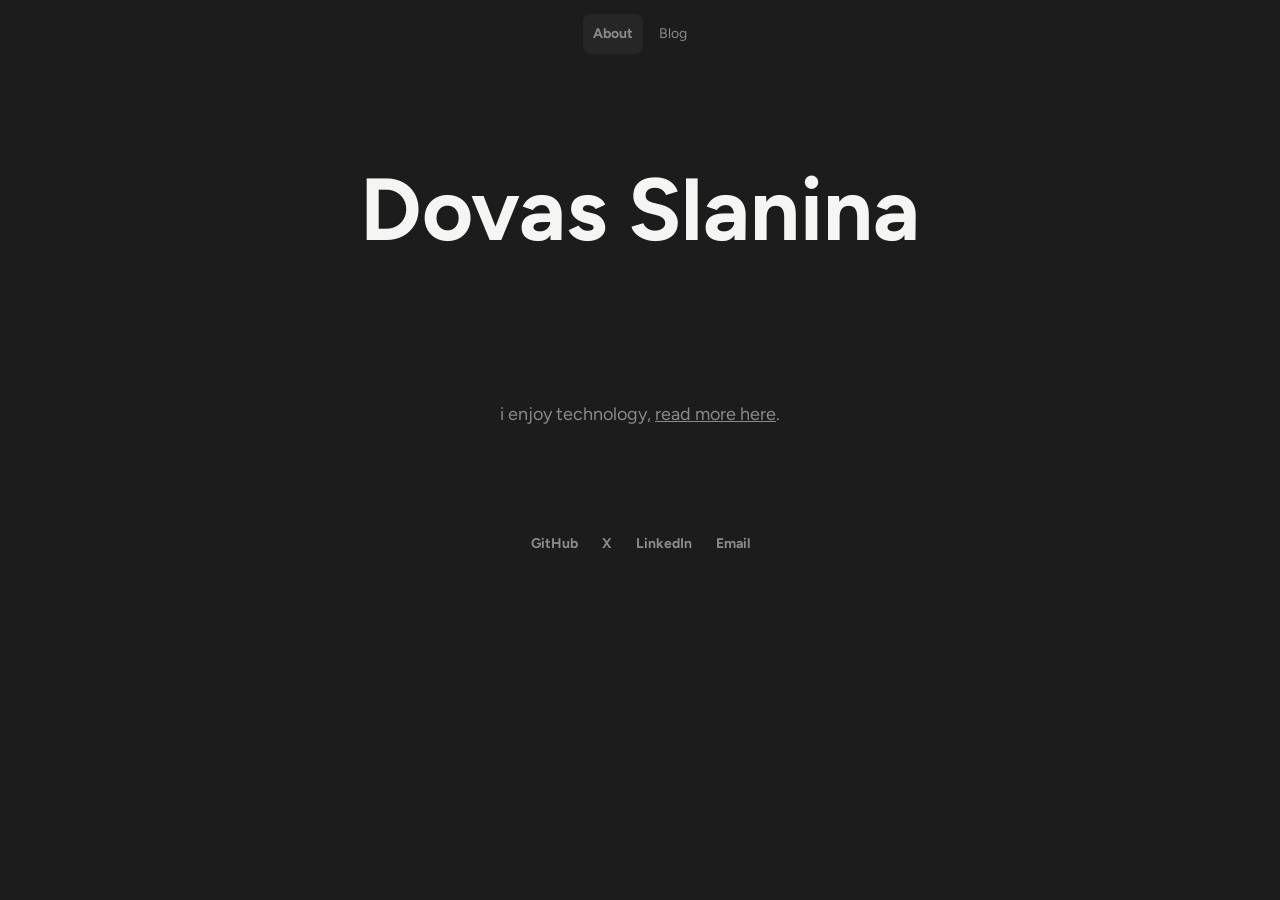
==== commit 0d1faf8f: "Add CISA KEV April 2026 article, update dates, text changes" ====
--- a/index.html
+++ b/index.html
@@ -15,6 +15,7 @@
     <meta name="twitter:title" content="Dovas - Software Engineer">
     <meta name="twitter:description" content="Dovas is a software engineer in Switzerland building practical web products.">
     <meta name="twitter:image" content="https://dovas.net/assets/og-image.png">
+    <link rel="alternate" type="application/rss+xml" title="Dovas Blog" href="feed.xml">
     <link rel="icon" href="assets/favicon.svg" type="image/svg+xml">
     <link rel="icon" id="favicon" type="image/png">
     <link rel="preconnect" href="https://fonts.googleapis.com">
@@ -43,7 +44,7 @@
 
         <section class="section section-grid" id="about">
             <div class="about-content">
-                <p>I enjoy software. <a href="blog.html">Read more on my blog</a>.</p>
+                <p>i enjoy technology, <a href="blog.html">read more here</a>.</p>
             </div>
         </section>
     </main>
